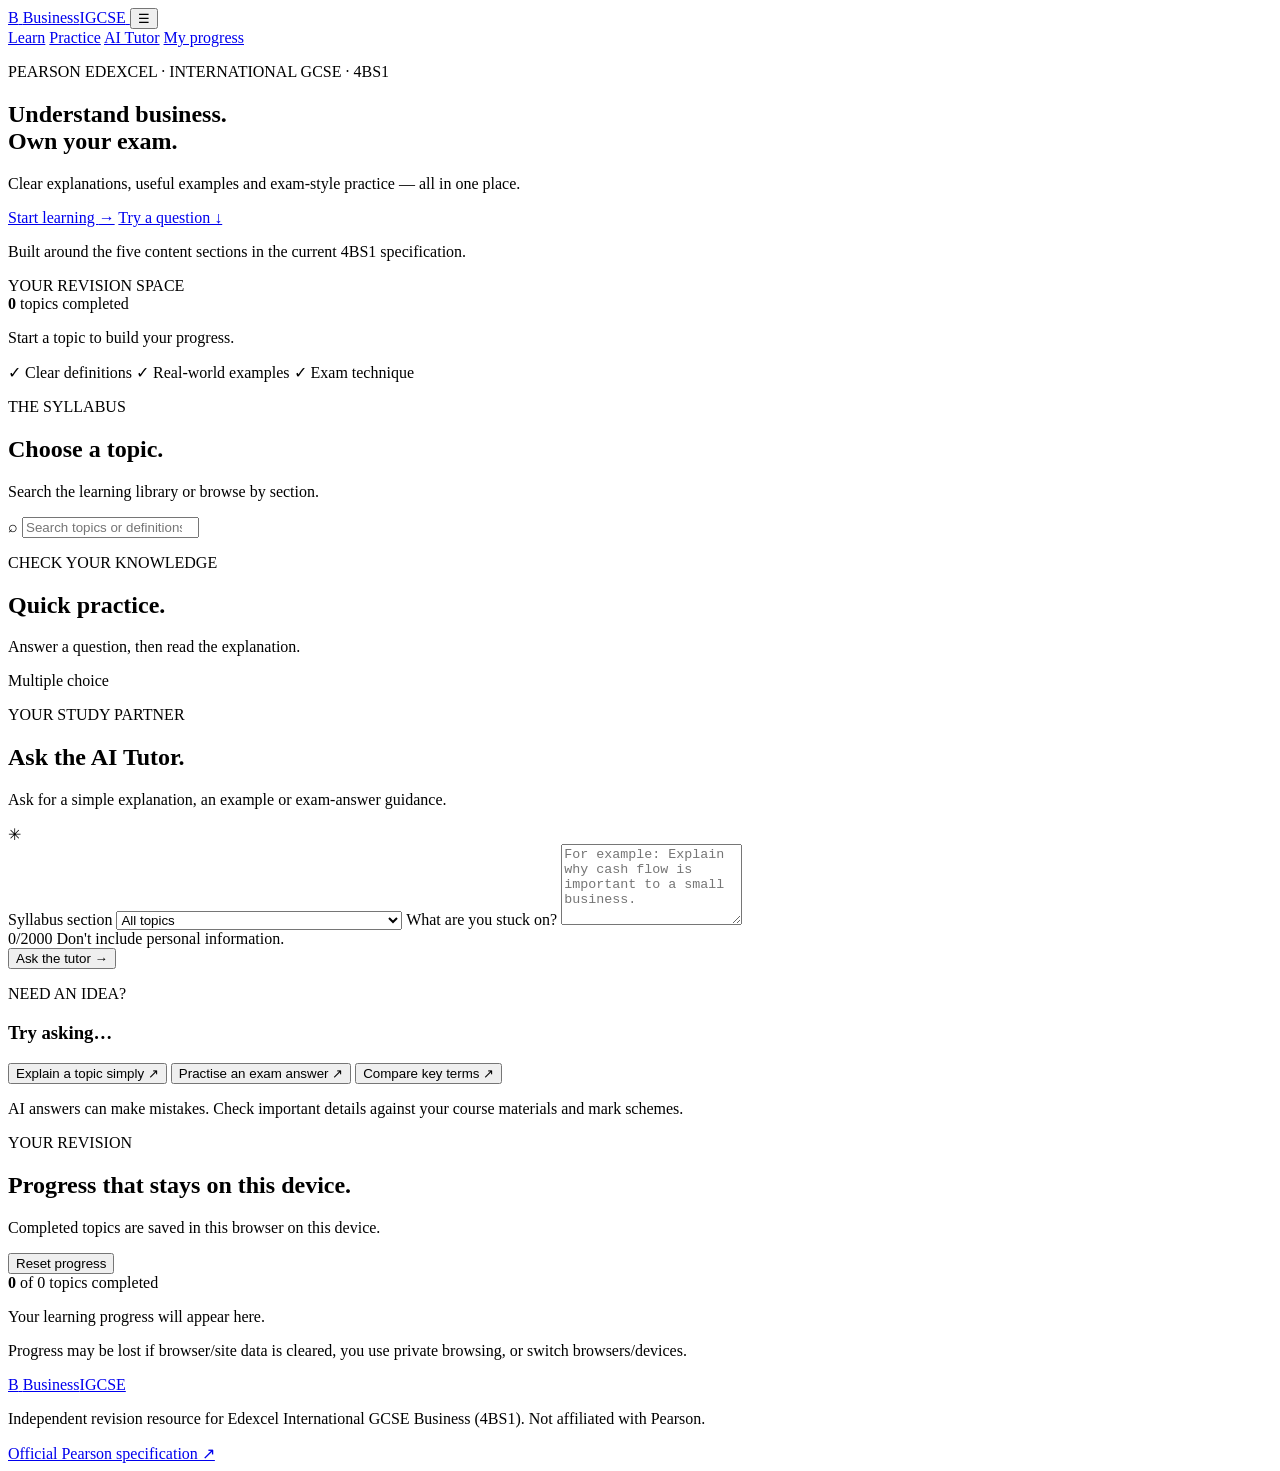
==== index.html @ f8d17493 "make index.html" ====
<!doctype html>
<html lang="en">
<head>
  <meta charset="UTF-8">
  <meta name="viewport" content="width=device-width, initial-scale=1">
  <meta name="theme-color" content="#102b46">
  <meta name="description" content="Revision notes, practice questions and an AI tutor for Edexcel International GCSE Business (4BS1).">
  <title>Business IGCSE — Learn, Practise, Improve</title>
  <link rel="stylesheet" href="styles.css">
</head>
<body>
  <header class="site-header">
    <a class="brand" href="#home" aria-label="Business IGCSE home">
      <span class="brand-mark">B</span>
      <span>Business<span class="brand-light">IGCSE</span></span>
    </a>
    <button class="menu-toggle" id="menuToggle" aria-label="Toggle navigation" aria-expanded="false">☰</button>
    <nav id="mainNav" aria-label="Main navigation">
      <a href="#learn">Learn</a>
      <a href="#practice">Practice</a>
      <a href="#tutor">AI Tutor</a>
      <a href="#progress">My progress</a>
    </nav>
  </header>

  <main id="home">
    <section class="hero">
      <div class="hero-copy">
        <p class="eyebrow">PEARSON EDEXCEL · INTERNATIONAL GCSE · 4BS1</p>
        <h1>Understand business.<br><span>Own your exam.</span></h1>
        <p class="hero-sub">Clear explanations, useful examples and exam-style practice — all in one place.</p>
        <div class="hero-actions">
          <a class="button button-light" href="#learn">Start learning <span>→</span></a>
          <a class="hero-link" href="#practice">Try a question ↓</a>
        </div>
        <p class="hero-note">Built around the five content sections in the current 4BS1 specification.</p>
      </div>
      <div class="hero-card">
        <div class="hero-card-top">
          <span>YOUR REVISION SPACE</span>
          <span class="live-dot"></span>
        </div>
        <div class="hero-stat">
          <strong id="heroCompleted">0</strong>
          <span>topics completed</span>
        </div>
        <div class="progress-track"><div id="heroProgressBar" class="progress-fill"></div></div>
        <p id="heroProgressText">Start a topic to build your progress.</p>
        <div class="mini-list">
          <span>✓ Clear definitions</span>
          <span>✓ Real-world examples</span>
          <span>✓ Exam technique</span>
        </div>
      </div>
    </section>

    <section class="section" id="learn">
      <div class="section-heading">
        <div>
          <p class="eyebrow">THE SYLLABUS</p>
          <h2>Choose a topic.</h2>
          <p class="muted">Search the learning library or browse by section.</p>
        </div>
        <label class="search-wrap">
          <span>⌕</span>
          <input id="searchInput" type="search" placeholder="Search topics or definitions…" aria-label="Search learning topics">
        </label>
      </div>
      <div id="sectionFilters" class="filter-row" aria-label="Filter by syllabus section"></div>
      <div id="topicGrid" class="topic-grid"></div>
      <p id="noResults" class="empty-state" hidden>No topics match that search. Try a different keyword.</p>
    </section>

    <section class="section practice-section" id="practice">
      <div class="section-heading">
        <div>
          <p class="eyebrow">CHECK YOUR KNOWLEDGE</p>
          <h2>Quick practice.</h2>
          <p class="muted">Answer a question, then read the explanation.</p>
        </div>
        <span class="pill">Multiple choice</span>
      </div>
      <div id="quizCard" class="quiz-card"></div>
    </section>

    <section class="section tutor-section" id="tutor">
      <div class="section-heading">
        <div>
          <p class="eyebrow">YOUR STUDY PARTNER</p>
          <h2>Ask the AI Tutor.</h2>
          <p class="muted">Ask for a simple explanation, an example or exam-answer guidance.</p>
        </div>
        <span class="tutor-icon">✳</span>
      </div>
      <div class="tutor-layout">
        <div class="tutor-panel">
          <label for="tutorTopic">Syllabus section</label>
          <select id="tutorTopic">
            <option>All topics</option>
            <option>Business activity and influences on business</option>
            <option>People in business</option>
            <option>Business finance</option>
            <option>Marketing</option>
            <option>Business operations</option>
          </select>
          <label for="tutorQuestion">What are you stuck on?</label>
          <textarea id="tutorQuestion" rows="5" maxlength="2000" placeholder="For example: Explain why cash flow is important to a small business."></textarea>
          <div class="textarea-footer">
            <span id="questionCount">0/2000</span>
            <span>Don't include personal information.</span>
          </div>
          <button class="button button-primary" id="askButton">Ask the tutor <span>→</span></button>
          <p id="tutorError" class="error" role="alert" hidden></p>
          <div id="tutorAnswer" class="tutor-answer" hidden aria-live="polite"></div>
        </div>
        <aside class="prompt-panel">
          <p class="eyebrow">NEED AN IDEA?</p>
          <h3>Try asking…</h3>
          <button class="prompt" data-prompt="Explain this topic in simple terms and give a business example.">Explain a topic simply <span>↗</span></button>
          <button class="prompt" data-prompt="Give me a 6-mark exam-style question on this topic, then explain how to structure a strong answer.">Practise an exam answer <span>↗</span></button>
          <button class="prompt" data-prompt="Explain the difference between revenue, costs and profit, with a worked example.">Compare key terms <span>↗</span></button>
          <p class="small-note">AI answers can make mistakes. Check important details against your course materials and mark schemes.</p>
        </aside>
      </div>
    </section>

    <section class="section progress-section" id="progress">
      <div class="section-heading">
        <div>
          <p class="eyebrow">YOUR REVISION</p>
          <h2>Progress that stays on this device.</h2>
          <p class="muted">Completed topics are saved in this browser on this device.</p>
        </div>
        <button id="resetProgress" class="button button-outline">Reset progress</button>
      </div>
      <div class="progress-summary">
        <div class="progress-number">
          <strong id="progressCount">0</strong>
          <span>of <span id="totalTopics">0</span> topics completed</span>
        </div>
        <div class="wide-progress">
          <div class="progress-track"><div id="mainProgressBar" class="progress-fill"></div></div>
          <p id="mainProgressText">Your learning progress will appear here.</p>
        </div>
      </div>
      <p class="small-note">Progress may be lost if browser/site data is cleared, you use private browsing, or switch browsers/devices.</p>
    </section>
  </main>

  <footer>
    <a class="brand footer-brand" href="#home">
      <span class="brand-mark">B</span>
      <span>Business<span class="brand-light">IGCSE</span></span>
    </a>
    <p>Independent revision resource for Edexcel International GCSE Business (4BS1). Not affiliated with Pearson.</p>
    <a href="https://qualifications.pearson.com/en/qualifications/edexcel-international-gcses/business-2017.html" target="_blank" rel="noreferrer">Official Pearson specification ↗</a>
  </footer>

  <dialog id="topicDialog" class="topic-dialog">
    <button class="dialog-close" id="closeDialog" aria-label="Close topic">×</button>
    <div id="dialogContent"></div>
  </dialog>

  <script src="content.js"></script>
  <script src="app.js"></script>
</body>
</html>
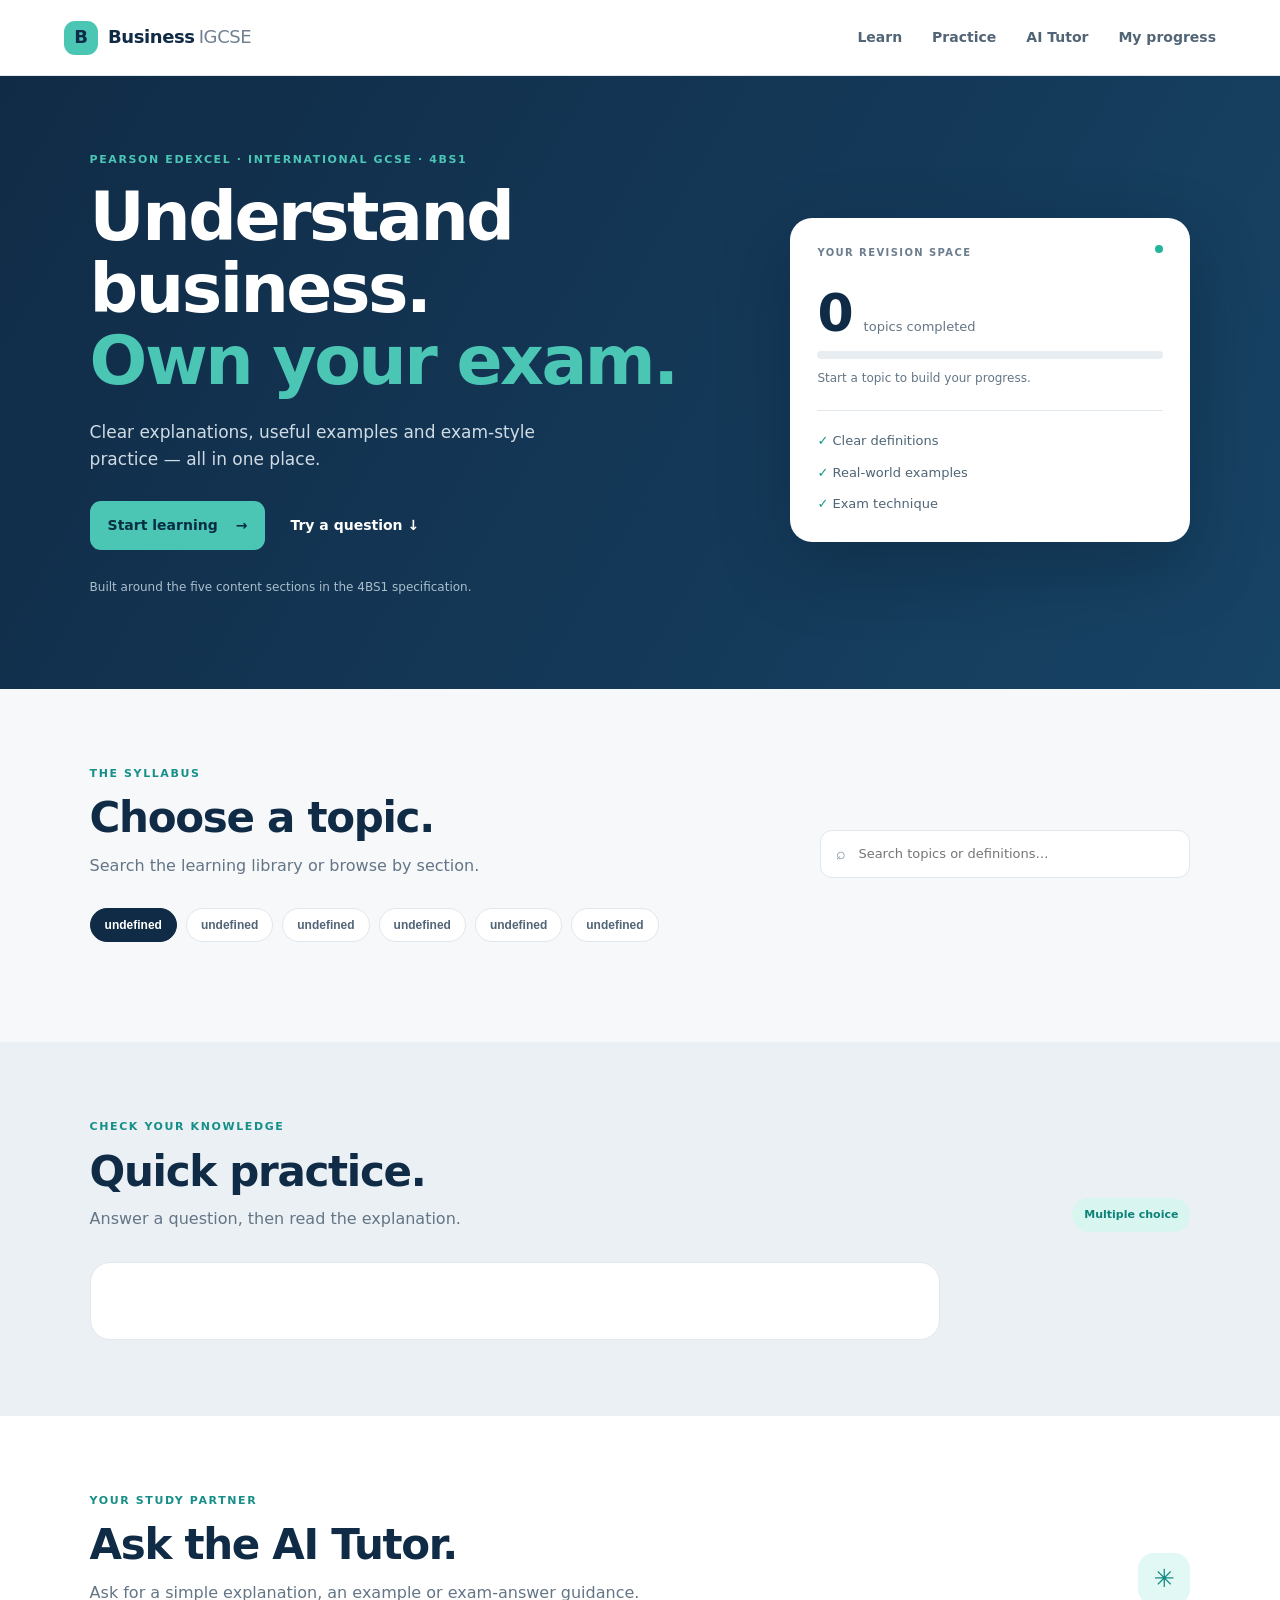
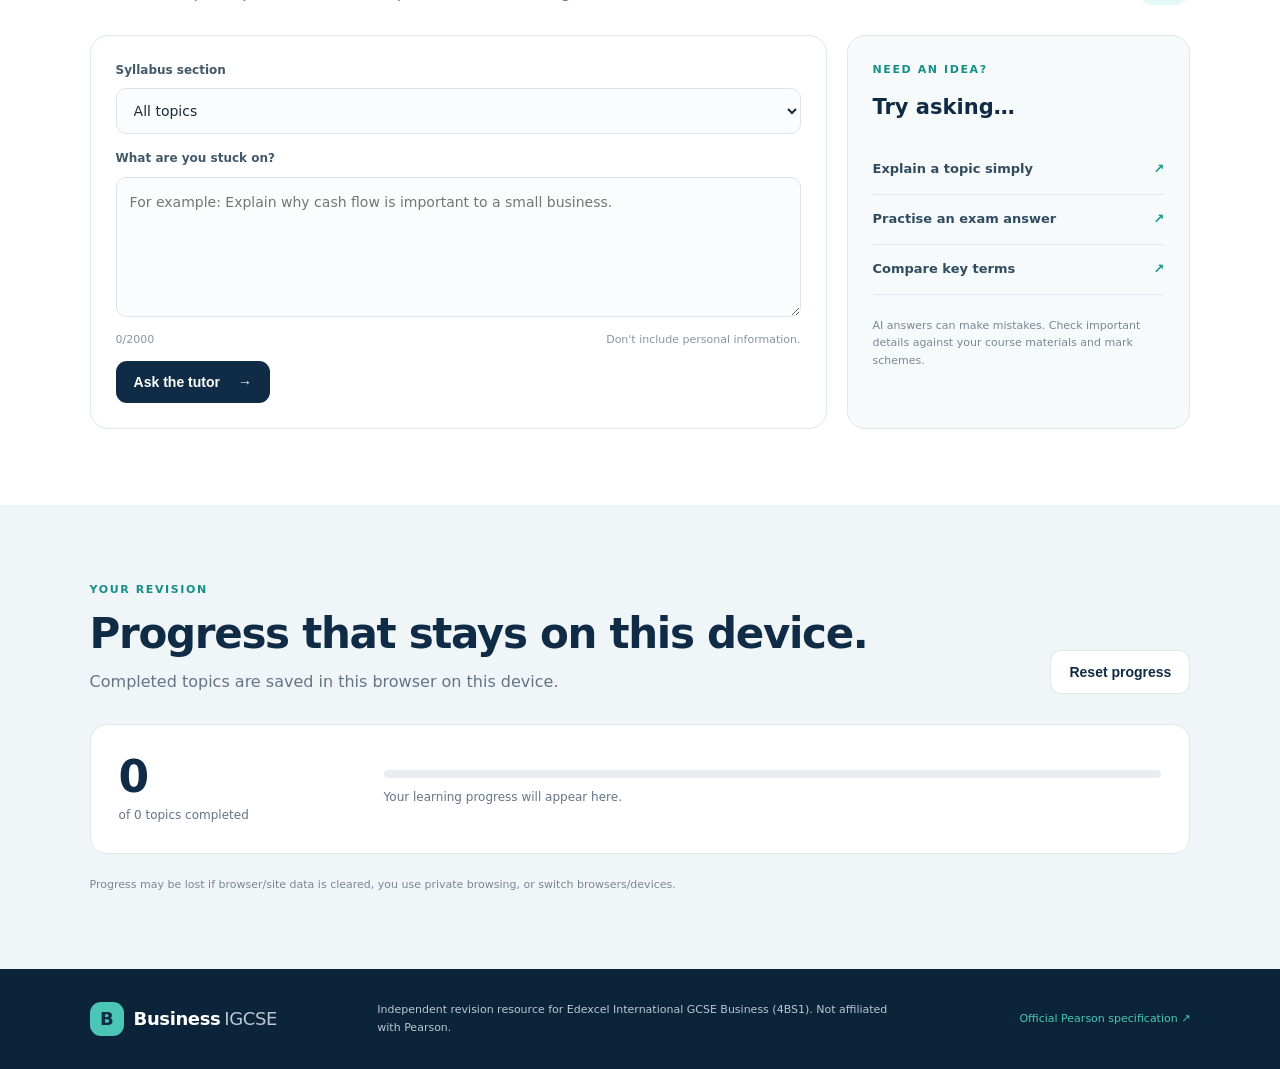
==== commit 96ea0e94: "Update index.html" ====
--- a/index.html
+++ b/index.html
@@ -15,7 +15,9 @@
       <span class="brand-mark">B</span>
       <span>Business<span class="brand-light">IGCSE</span></span>
     </a>
+
     <button class="menu-toggle" id="menuToggle" aria-label="Toggle navigation" aria-expanded="false">☰</button>
+
     <nav id="mainNav" aria-label="Main navigation">
       <a href="#learn">Learn</a>
       <a href="#practice">Practice</a>
@@ -30,23 +32,32 @@
         <p class="eyebrow">PEARSON EDEXCEL · INTERNATIONAL GCSE · 4BS1</p>
         <h1>Understand business.<br><span>Own your exam.</span></h1>
         <p class="hero-sub">Clear explanations, useful examples and exam-style practice — all in one place.</p>
+
         <div class="hero-actions">
           <a class="button button-light" href="#learn">Start learning <span>→</span></a>
           <a class="hero-link" href="#practice">Try a question ↓</a>
         </div>
-        <p class="hero-note">Built around the five content sections in the current 4BS1 specification.</p>
-      </div>
+
+        <p class="hero-note">Built around the five content sections in the 4BS1 specification.</p>
+      </div>
+
       <div class="hero-card">
         <div class="hero-card-top">
           <span>YOUR REVISION SPACE</span>
           <span class="live-dot"></span>
         </div>
+
         <div class="hero-stat">
           <strong id="heroCompleted">0</strong>
           <span>topics completed</span>
         </div>
-        <div class="progress-track"><div id="heroProgressBar" class="progress-fill"></div></div>
+
+        <div class="progress-track">
+          <div id="heroProgressBar" class="progress-fill"></div>
+        </div>
+
         <p id="heroProgressText">Start a topic to build your progress.</p>
+
         <div class="mini-list">
           <span>✓ Clear definitions</span>
           <span>✓ Real-world examples</span>
@@ -62,11 +73,18 @@
           <h2>Choose a topic.</h2>
           <p class="muted">Search the learning library or browse by section.</p>
         </div>
+
         <label class="search-wrap">
           <span>⌕</span>
-          <input id="searchInput" type="search" placeholder="Search topics or definitions…" aria-label="Search learning topics">
+          <input
+            id="searchInput"
+            type="search"
+            placeholder="Search topics or definitions…"
+            aria-label="Search learning topics"
+          >
         </label>
       </div>
+
       <div id="sectionFilters" class="filter-row" aria-label="Filter by syllabus section"></div>
       <div id="topicGrid" class="topic-grid"></div>
       <p id="noResults" class="empty-state" hidden>No topics match that search. Try a different keyword.</p>
@@ -81,6 +99,7 @@
         </div>
         <span class="pill">Multiple choice</span>
       </div>
+
       <div id="quizCard" class="quiz-card"></div>
     </section>
 
@@ -93,9 +112,11 @@
         </div>
         <span class="tutor-icon">✳</span>
       </div>
+
       <div class="tutor-layout">
         <div class="tutor-panel">
           <label for="tutorTopic">Syllabus section</label>
+
           <select id="tutorTopic">
             <option>All topics</option>
             <option>Business activity and influences on business</option>
@@ -104,22 +125,41 @@
             <option>Marketing</option>
             <option>Business operations</option>
           </select>
+
           <label for="tutorQuestion">What are you stuck on?</label>
-          <textarea id="tutorQuestion" rows="5" maxlength="2000" placeholder="For example: Explain why cash flow is important to a small business."></textarea>
+          <textarea
+            id="tutorQuestion"
+            rows="5"
+            maxlength="2000"
+            placeholder="For example: Explain why cash flow is important to a small business."
+          ></textarea>
+
           <div class="textarea-footer">
             <span id="questionCount">0/2000</span>
             <span>Don't include personal information.</span>
           </div>
+
           <button class="button button-primary" id="askButton">Ask the tutor <span>→</span></button>
           <p id="tutorError" class="error" role="alert" hidden></p>
           <div id="tutorAnswer" class="tutor-answer" hidden aria-live="polite"></div>
         </div>
+
         <aside class="prompt-panel">
           <p class="eyebrow">NEED AN IDEA?</p>
           <h3>Try asking…</h3>
-          <button class="prompt" data-prompt="Explain this topic in simple terms and give a business example.">Explain a topic simply <span>↗</span></button>
-          <button class="prompt" data-prompt="Give me a 6-mark exam-style question on this topic, then explain how to structure a strong answer.">Practise an exam answer <span>↗</span></button>
-          <button class="prompt" data-prompt="Explain the difference between revenue, costs and profit, with a worked example.">Compare key terms <span>↗</span></button>
+
+          <button class="prompt" data-prompt="Explain this topic in simple terms and give a business example.">
+            Explain a topic simply <span>↗</span>
+          </button>
+
+          <button class="prompt" data-prompt="Give me a 6-mark exam-style question on this topic, then explain how to structure a strong answer.">
+            Practise an exam answer <span>↗</span>
+          </button>
+
+          <button class="prompt" data-prompt="Explain the difference between revenue, costs and profit, with a worked example.">
+            Compare key terms <span>↗</span>
+          </button>
+
           <p class="small-note">AI answers can make mistakes. Check important details against your course materials and mark schemes.</p>
         </aside>
       </div>
@@ -132,18 +172,24 @@
           <h2>Progress that stays on this device.</h2>
           <p class="muted">Completed topics are saved in this browser on this device.</p>
         </div>
+
         <button id="resetProgress" class="button button-outline">Reset progress</button>
       </div>
+
       <div class="progress-summary">
         <div class="progress-number">
           <strong id="progressCount">0</strong>
           <span>of <span id="totalTopics">0</span> topics completed</span>
         </div>
+
         <div class="wide-progress">
-          <div class="progress-track"><div id="mainProgressBar" class="progress-fill"></div></div>
+          <div class="progress-track">
+            <div id="mainProgressBar" class="progress-fill"></div>
+          </div>
           <p id="mainProgressText">Your learning progress will appear here.</p>
         </div>
       </div>
+
       <p class="small-note">Progress may be lost if browser/site data is cleared, you use private browsing, or switch browsers/devices.</p>
     </section>
   </main>
@@ -153,8 +199,14 @@
       <span class="brand-mark">B</span>
       <span>Business<span class="brand-light">IGCSE</span></span>
     </a>
+
     <p>Independent revision resource for Edexcel International GCSE Business (4BS1). Not affiliated with Pearson.</p>
-    <a href="https://qualifications.pearson.com/en/qualifications/edexcel-international-gcses/business-2017.html" target="_blank" rel="noreferrer">Official Pearson specification ↗</a>
+
+    <a
+      href="https://qualifications.pearson.com/en/qualifications/edexcel-international-gcses/business-2017.html"
+      target="_blank"
+      rel="noopener noreferrer"
+    >Official Pearson specification ↗</a>
   </footer>
 
   <dialog id="topicDialog" class="topic-dialog">
@@ -162,7 +214,13 @@
     <div id="dialogContent"></div>
   </dialog>
 
+  <!-- Load every content file before the application. -->
   <script src="content.js"></script>
+  <script src="content2.js"></script>
+  <script src="content3.js"></script>
+  <script src="content4.js"></script>
+
+  <!-- The application must load last. -->
   <script src="app.js"></script>
 </body>
 </html>
--- a/styles.css
+++ b/styles.css
@@ -0,0 +1,906 @@
+
+:root {
+  --navy: #102b46;
+  --navy2: #173d5d;
+  --teal: #4bc6b5;
+  --paper: #f6f8fa;
+  --ink: #172b3c;
+  --muted: #647586;
+  --line: #e0e7ed;
+  --white: #fff;
+  --radius: 20px;
+}
+
+* {
+  box-sizing: border-box;
+}
+
+html {
+  scroll-behavior: smooth;
+  scroll-padding-top: 90px;
+}
+
+body {
+  margin: 0;
+  background: var(--paper);
+  color: var(--ink);
+  font-family: Inter, ui-sans-serif, system-ui, -apple-system,
+    BlinkMacSystemFont, "Segoe UI", sans-serif;
+  line-height: 1.6;
+}
+
+.site-header {
+  height: 76px;
+  padding: 0 max(5vw, 22px);
+  display: flex;
+  align-items: center;
+  justify-content: space-between;
+  background: #fff;
+  border-bottom: 1px solid var(--line);
+  position: sticky;
+  top: 0;
+  z-index: 10;
+}
+
+.brand {
+  display: flex;
+  align-items: center;
+  gap: 10px;
+  font-weight: 800;
+  font-size: 18px;
+  color: var(--navy);
+  text-decoration: none;
+  letter-spacing: -.4px;
+}
+
+.brand-mark {
+  display: grid;
+  place-items: center;
+  width: 34px;
+  height: 34px;
+  background: var(--teal);
+  color: var(--navy);
+  border-radius: 11px;
+  font-weight: 900;
+}
+
+.brand-light {
+  font-weight: 500;
+  color: #718091;
+  margin-left: 4px;
+}
+
+.site-header nav {
+  display: flex;
+  gap: 30px;
+}
+
+.site-header nav a,
+.hero-link {
+  font-size: 14px;
+  font-weight: 650;
+  text-decoration: none;
+  color: #526577;
+}
+
+.site-header nav a:hover,
+.hero-link:hover {
+  color: #087e78;
+}
+
+.menu-toggle {
+  display: none;
+  border: 0;
+  background: transparent;
+  font-size: 24px;
+}
+
+.hero {
+  background: linear-gradient(120deg, var(--navy), #174365);
+  color: white;
+  padding: 75px max(7vw, 24px) 80px;
+  display: grid;
+  grid-template-columns: minmax(0, 1.2fr) minmax(280px, .8fr);
+  gap: 8%;
+  align-items: center;
+  overflow: hidden;
+}
+
+.eyebrow {
+  font-size: 11px;
+  letter-spacing: 1.6px;
+  font-weight: 800;
+  color: #168f89;
+  margin: 0 0 12px;
+}
+
+.hero .eyebrow {
+  color: var(--teal);
+}
+
+h1, h2, h3, p {
+  margin-top: 0;
+}
+
+h1 {
+  font-size: clamp(40px, 5.6vw, 68px);
+  line-height: 1.06;
+  letter-spacing: -2.5px;
+  margin-bottom: 22px;
+}
+
+h1 span {
+  color: var(--teal);
+}
+
+.hero-sub {
+  font-size: 17px;
+  color: #d0dce5;
+  max-width: 510px;
+}
+
+.hero-actions {
+  display: flex;
+  align-items: center;
+  gap: 25px;
+  margin: 28px 0;
+}
+
+.button {
+  border: 0;
+  border-radius: 11px;
+  padding: 13px 18px;
+  font-weight: 750;
+  font-size: 14px;
+  display: inline-flex;
+  gap: 18px;
+  align-items: center;
+  justify-content: center;
+  cursor: pointer;
+  text-decoration: none;
+}
+
+.button-light {
+  background: var(--teal);
+  color: #092d43;
+}
+
+.button-primary {
+  background: var(--navy);
+  color: white;
+  margin-top: 12px;
+}
+
+.button-outline {
+  border: 1px solid var(--line);
+  background: white;
+  color: var(--navy);
+}
+
+.hero-link {
+  color: white;
+}
+
+.hero-note {
+  font-size: 12px;
+  color: #aabfcd;
+}
+
+.hero-card {
+  background: #fff;
+  color: var(--ink);
+  padding: 27px;
+  border-radius: 22px;
+  box-shadow: 0 25px 70px #061c2d55;
+  max-width: 400px;
+  width: 100%;
+  justify-self: end;
+}
+
+.hero-card-top {
+  display: flex;
+  justify-content: space-between;
+  font-size: 10px;
+  font-weight: 850;
+  letter-spacing: 1.4px;
+  color: #6c7e8e;
+}
+
+.live-dot {
+  width: 8px;
+  height: 8px;
+  background: #24b49d;
+  border-radius: 50%;
+}
+
+.hero-stat {
+  display: flex;
+  align-items: baseline;
+  gap: 10px;
+  margin: 26px 0 12px;
+}
+
+.hero-stat strong {
+  font-size: 52px;
+  line-height: 1;
+  color: var(--navy);
+}
+
+.hero-stat span {
+  font-size: 13px;
+  color: var(--muted);
+}
+
+.progress-track {
+  height: 8px;
+  border-radius: 9px;
+  background: #e7edf1;
+  overflow: hidden;
+}
+
+.progress-fill {
+  height: 100%;
+  width: 0;
+  background: var(--teal);
+  border-radius: 9px;
+  transition: width .25s;
+}
+
+.hero-card > p {
+  font-size: 12px;
+  color: var(--muted);
+  margin: 10px 0 22px;
+}
+
+.mini-list {
+  display: grid;
+  gap: 11px;
+  border-top: 1px solid var(--line);
+  padding-top: 20px;
+  font-size: 13px;
+  color: #4f6575;
+}
+
+.mini-list span:first-letter {
+  color: #159b88;
+}
+
+.section {
+  padding: 76px max(7vw, 24px);
+}
+
+.section-heading {
+  display: flex;
+  justify-content: space-between;
+  align-items: end;
+  gap: 25px;
+  margin-bottom: 30px;
+}
+
+.section h2 {
+  font-size: clamp(30px, 3.6vw, 42px);
+  letter-spacing: -1.3px;
+  line-height: 1.15;
+  margin-bottom: 10px;
+  color: var(--navy);
+}
+
+.muted {
+  color: var(--muted);
+  margin-bottom: 0;
+}
+
+.search-wrap {
+  display: flex;
+  align-items: center;
+  gap: 10px;
+  background: white;
+  border: 1px solid var(--line);
+  border-radius: 12px;
+  padding: 0 15px;
+  width: min(370px, 100%);
+  height: 48px;
+  color: #7d8b98;
+}
+
+.search-wrap input {
+  border: 0;
+  outline: 0;
+  width: 100%;
+  font: inherit;
+  font-size: 13px;
+  background: transparent;
+}
+
+.filter-row {
+  display: flex;
+  flex-wrap: wrap;
+  gap: 9px;
+  margin-bottom: 24px;
+}
+
+.filter-chip {
+  border: 1px solid var(--line);
+  background: white;
+  color: #526577;
+  border-radius: 999px;
+  padding: 9px 14px;
+  font-size: 12px;
+  font-weight: 700;
+  cursor: pointer;
+}
+
+.filter-chip.active {
+  background: var(--navy);
+  border-color: var(--navy);
+  color: white;
+}
+
+.topic-grid {
+  display: grid;
+  grid-template-columns: repeat(3, minmax(0, 1fr));
+  gap: 17px;
+}
+
+.topic-card {
+  background: white;
+  border: 1px solid var(--line);
+  border-radius: 17px;
+  padding: 22px;
+  display: flex;
+  flex-direction: column;
+  min-height: 220px;
+  transition: transform .18s, border-color .18s;
+}
+
+.topic-card:hover {
+  transform: translateY(-3px);
+  border-color: #9fded5;
+}
+
+.topic-card-top {
+  display: flex;
+  justify-content: space-between;
+  align-items: center;
+  margin-bottom: 17px;
+}
+
+.topic-number {
+  font-size: 11px;
+  font-weight: 850;
+  color: #148c85;
+  background: #e7f8f5;
+  padding: 6px 9px;
+  border-radius: 7px;
+}
+
+.done-mark {
+  font-size: 12px;
+  color: #148c85;
+  font-weight: 800;
+}
+
+.topic-card h3 {
+  font-size: 18px;
+  line-height: 1.3;
+  color: var(--navy);
+  margin-bottom: 9px;
+}
+
+.topic-card p {
+  font-size: 13px;
+  color: var(--muted);
+  margin-bottom: 20px;
+}
+
+.topic-card button {
+  margin-top: auto;
+  align-self: flex-start;
+  border: 0;
+  background: transparent;
+  padding: 0;
+  color: #087e78;
+  font-weight: 800;
+  font-size: 13px;
+  cursor: pointer;
+}
+
+.empty-state {
+  padding: 35px;
+  text-align: center;
+  color: var(--muted);
+}
+
+.practice-section {
+  background: #eaf0f4;
+}
+
+.pill {
+  font-size: 11px;
+  font-weight: 800;
+  color: #0d8279;
+  background: #d9f5ef;
+  padding: 8px 12px;
+  border-radius: 30px;
+}
+
+.quiz-card {
+  background: white;
+  border: 1px solid var(--line);
+  border-radius: 20px;
+  padding: clamp(22px, 4vw, 38px);
+  max-width: 850px;
+}
+
+.quiz-meta {
+  font-size: 11px;
+  color: #118980;
+  font-weight: 850;
+  letter-spacing: 1px;
+}
+
+.quiz-card h3 {
+  font-size: 22px;
+  line-height: 1.4;
+  color: var(--navy);
+  margin: 13px 0 22px;
+}
+
+.answer-list {
+  display: grid;
+  gap: 10px;
+}
+
+.answer-option {
+  display: flex;
+  align-items: center;
+  text-align: left;
+  gap: 13px;
+  border: 1px solid var(--line);
+  background: white;
+  border-radius: 11px;
+  padding: 14px;
+  cursor: pointer;
+  color: var(--ink);
+  font: inherit;
+  font-size: 14px;
+}
+
+.answer-option:hover:not(:disabled) {
+  border-color: #78cfc2;
+}
+
+.answer-option:disabled {
+  cursor: default;
+}
+
+.option-letter {
+  display: grid;
+  place-items: center;
+  flex: 0 0 28px;
+  height: 28px;
+  border-radius: 8px;
+  background: #eff3f6;
+  font-size: 12px;
+  font-weight: 800;
+}
+
+.answer-option.correct {
+  border-color: #36b49c;
+  background: #effbf8;
+}
+
+.answer-option.incorrect {
+  border-color: #e18b8b;
+  background: #fff5f5;
+}
+
+.quiz-feedback {
+  margin-top: 17px;
+  border-radius: 10px;
+  background: #f1f7f8;
+  padding: 15px;
+  font-size: 13px;
+}
+
+.quiz-controls {
+  display: flex;
+  justify-content: space-between;
+  align-items: center;
+  gap: 15px;
+  margin-top: 20px;
+}
+
+.quiz-controls button {
+  border: 0;
+  border-radius: 9px;
+  padding: 11px 16px;
+  background: var(--navy);
+  color: white;
+  font-weight: 750;
+  cursor: pointer;
+}
+
+.quiz-controls button:disabled {
+  opacity: .35;
+  cursor: default;
+}
+
+.tutor-section {
+  background: white;
+}
+
+.tutor-icon {
+  display: grid;
+  place-items: center;
+  width: 52px;
+  height: 52px;
+  border-radius: 16px;
+  background: #e1f8f4;
+  color: #0e887e;
+  font-size: 25px;
+}
+
+.tutor-layout {
+  display: grid;
+  grid-template-columns: minmax(0, 1.5fr) minmax(250px, .7fr);
+  gap: 20px;
+}
+
+.tutor-panel,
+.prompt-panel {
+  border: 1px solid var(--line);
+  border-radius: 18px;
+  padding: 25px;
+  background: #fff;
+}
+
+.tutor-panel label {
+  display: block;
+  font-size: 12px;
+  font-weight: 800;
+  color: #42596a;
+  margin: 15px 0 8px;
+}
+
+.tutor-panel label:first-child {
+  margin-top: 0;
+}
+
+.tutor-panel select,
+.tutor-panel textarea {
+  width: 100%;
+  font: inherit;
+  font-size: 14px;
+  padding: 13px;
+  border: 1px solid #dce5eb;
+  border-radius: 10px;
+  background: #fbfcfd;
+  color: var(--ink);
+  outline-color: #58c9b8;
+}
+
+.tutor-panel textarea {
+  resize: vertical;
+}
+
+.textarea-footer {
+  display: flex;
+  justify-content: space-between;
+  gap: 10px;
+  color: #8795a0;
+  font-size: 11px;
+  margin-top: 7px;
+}
+
+.tutor-answer {
+  white-space: pre-wrap;
+  border-top: 1px solid var(--line);
+  margin-top: 22px;
+  padding-top: 20px;
+  font-size: 14px;
+  line-height: 1.75;
+}
+
+.error {
+  color: #b42318;
+  font-size: 13px;
+  margin: 12px 0 0;
+}
+
+.prompt-panel {
+  background: #f7fafb;
+}
+
+.prompt-panel h3 {
+  font-size: 21px;
+  color: var(--navy);
+}
+
+.prompt {
+  width: 100%;
+  display: flex;
+  justify-content: space-between;
+  text-align: left;
+  padding: 14px 0;
+  background: transparent;
+  border: 0;
+  border-bottom: 1px solid var(--line);
+  font: inherit;
+  font-size: 13px;
+  font-weight: 700;
+  color: #304c60;
+  cursor: pointer;
+}
+
+.prompt span {
+  color: #15988d;
+}
+
+.small-note {
+  font-size: 11px;
+  color: #788894;
+  line-height: 1.6;
+  margin: 22px 0 0;
+}
+
+.progress-section {
+  background: #f0f5f7;
+}
+
+.progress-summary {
+  display: grid;
+  grid-template-columns: 230px 1fr;
+  gap: 35px;
+  align-items: center;
+  background: white;
+  border: 1px solid var(--line);
+  border-radius: 17px;
+  padding: 28px;
+}
+
+.progress-number {
+  display: grid;
+  gap: 4px;
+}
+
+.progress-number strong {
+  font-size: 44px;
+  color: var(--navy);
+  line-height: 1.1;
+}
+
+.progress-number span {
+  font-size: 12px;
+  color: var(--muted);
+}
+
+.wide-progress p {
+  font-size: 12px;
+  color: var(--muted);
+  margin: 10px 0 0;
+}
+
+footer {
+  background: #0c2439;
+  color: #b7c7d3;
+  padding: 32px max(7vw, 24px);
+  display: grid;
+  grid-template-columns: 1fr 2fr 1fr;
+  align-items: center;
+  gap: 25px;
+  font-size: 11px;
+}
+
+footer p {
+  margin: 0;
+}
+
+footer > a:last-child {
+  color: var(--teal);
+  text-align: right;
+  text-decoration: none;
+}
+
+.footer-brand {
+  color: white;
+}
+
+.footer-brand .brand-light {
+  color: #b7c7d3;
+}
+
+.topic-dialog {
+  border: 0;
+  border-radius: 20px;
+  padding: 32px;
+  width: min(700px, calc(100% - 28px));
+  max-height: 85vh;
+  overflow: auto;
+  color: var(--ink);
+  box-shadow: 0 25px 90px #061c2d55;
+}
+
+.topic-dialog::backdrop {
+  background: #091d2c99;
+  backdrop-filter: blur(3px);
+}
+
+.dialog-close {
+  float: right;
+  border: 0;
+  background: #edf3f6;
+  border-radius: 50%;
+  width: 34px;
+  height: 34px;
+  font-size: 22px;
+  cursor: pointer;
+}
+
+.topic-dialog h2 {
+  color: var(--navy);
+  font-size: 29px;
+  line-height: 1.2;
+}
+
+.topic-dialog h3 {
+  color: var(--navy);
+  margin-top: 25px;
+}
+
+.topic-dialog p,
+.topic-dialog li {
+  font-size: 14px;
+  color: #465d6e;
+}
+
+.definition-box {
+  background: #eaf8f5;
+  border-left: 4px solid var(--teal);
+  padding: 16px;
+  border-radius: 8px;
+  margin: 18px 0;
+}
+
+.exam-tip {
+  background: #f2f5f8;
+  padding: 16px;
+  border-radius: 10px;
+  margin-top: 18px;
+  font-size: 13px;
+}
+
+.mark-done {
+  margin-top: 22px;
+  border: 0;
+  background: var(--navy);
+  color: white;
+  padding: 13px 17px;
+  border-radius: 10px;
+  font-weight: 800;
+  cursor: pointer;
+}
+
+@media (max-width: 850px) {
+  .hero {
+    grid-template-columns: 1fr;
+    gap: 35px;
+    padding-top: 55px;
+  }
+
+  .hero-card {
+    justify-self: start;
+    max-width: 520px;
+  }
+
+  .topic-grid {
+    grid-template-columns: repeat(2, minmax(0, 1fr));
+  }
+
+  .tutor-layout {
+    grid-template-columns: 1fr;
+  }
+
+  .section-heading {
+    align-items: flex-start;
+    flex-direction: column;
+  }
+
+  .search-wrap {
+    width: 100%;
+  }
+
+  footer {
+    grid-template-columns: 1fr 1fr;
+  }
+
+  footer p {
+    grid-column: 1 / -1;
+    grid-row: 2;
+  }
+
+  footer > a:last-child {
+    text-align: right;
+  }
+}
+
+@media (max-width: 560px) {
+  .site-header {
+    height: 66px;
+  }
+
+  .menu-toggle {
+    display: block;
+    color: var(--navy);
+    cursor: pointer;
+  }
+
+  .site-header nav {
+    display: none;
+    position: absolute;
+    top: 65px;
+    left: 0;
+    right: 0;
+    padding: 20px 24px;
+    background: white;
+    border-bottom: 1px solid var(--line);
+    flex-direction: column;
+    gap: 18px;
+  }
+
+  .site-header nav.open {
+    display: flex;
+  }
+
+  .hero {
+    padding: 48px 24px;
+  }
+
+  h1 {
+    font-size: 43px;
+    letter-spacing: -1.8px;
+  }
+
+  .hero-actions {
+    align-items: flex-start;
+    flex-direction: column;
+    gap: 18px;
+  }
+
+  .section {
+    padding: 55px 20px;
+  }
+
+  .topic-grid {
+    grid-template-columns: 1fr;
+  }
+
+  .progress-summary {
+    grid-template-columns: 1fr;
+    gap: 20px;
+    padding: 22px;
+  }
+
+  .quiz-controls {
+    align-items: flex-start;
+    flex-direction: column;
+  }
+
+  .topic-dialog {
+    padding: 24px;
+  }
+
+  footer {
+    grid-template-columns: 1fr;
+    gap: 18px;
+  }
+
+  footer p {
+    grid-column: auto;
+    grid-row: auto;
+  }
+
+  footer > a:last-child {
+    text-align: left;
+  }
+}
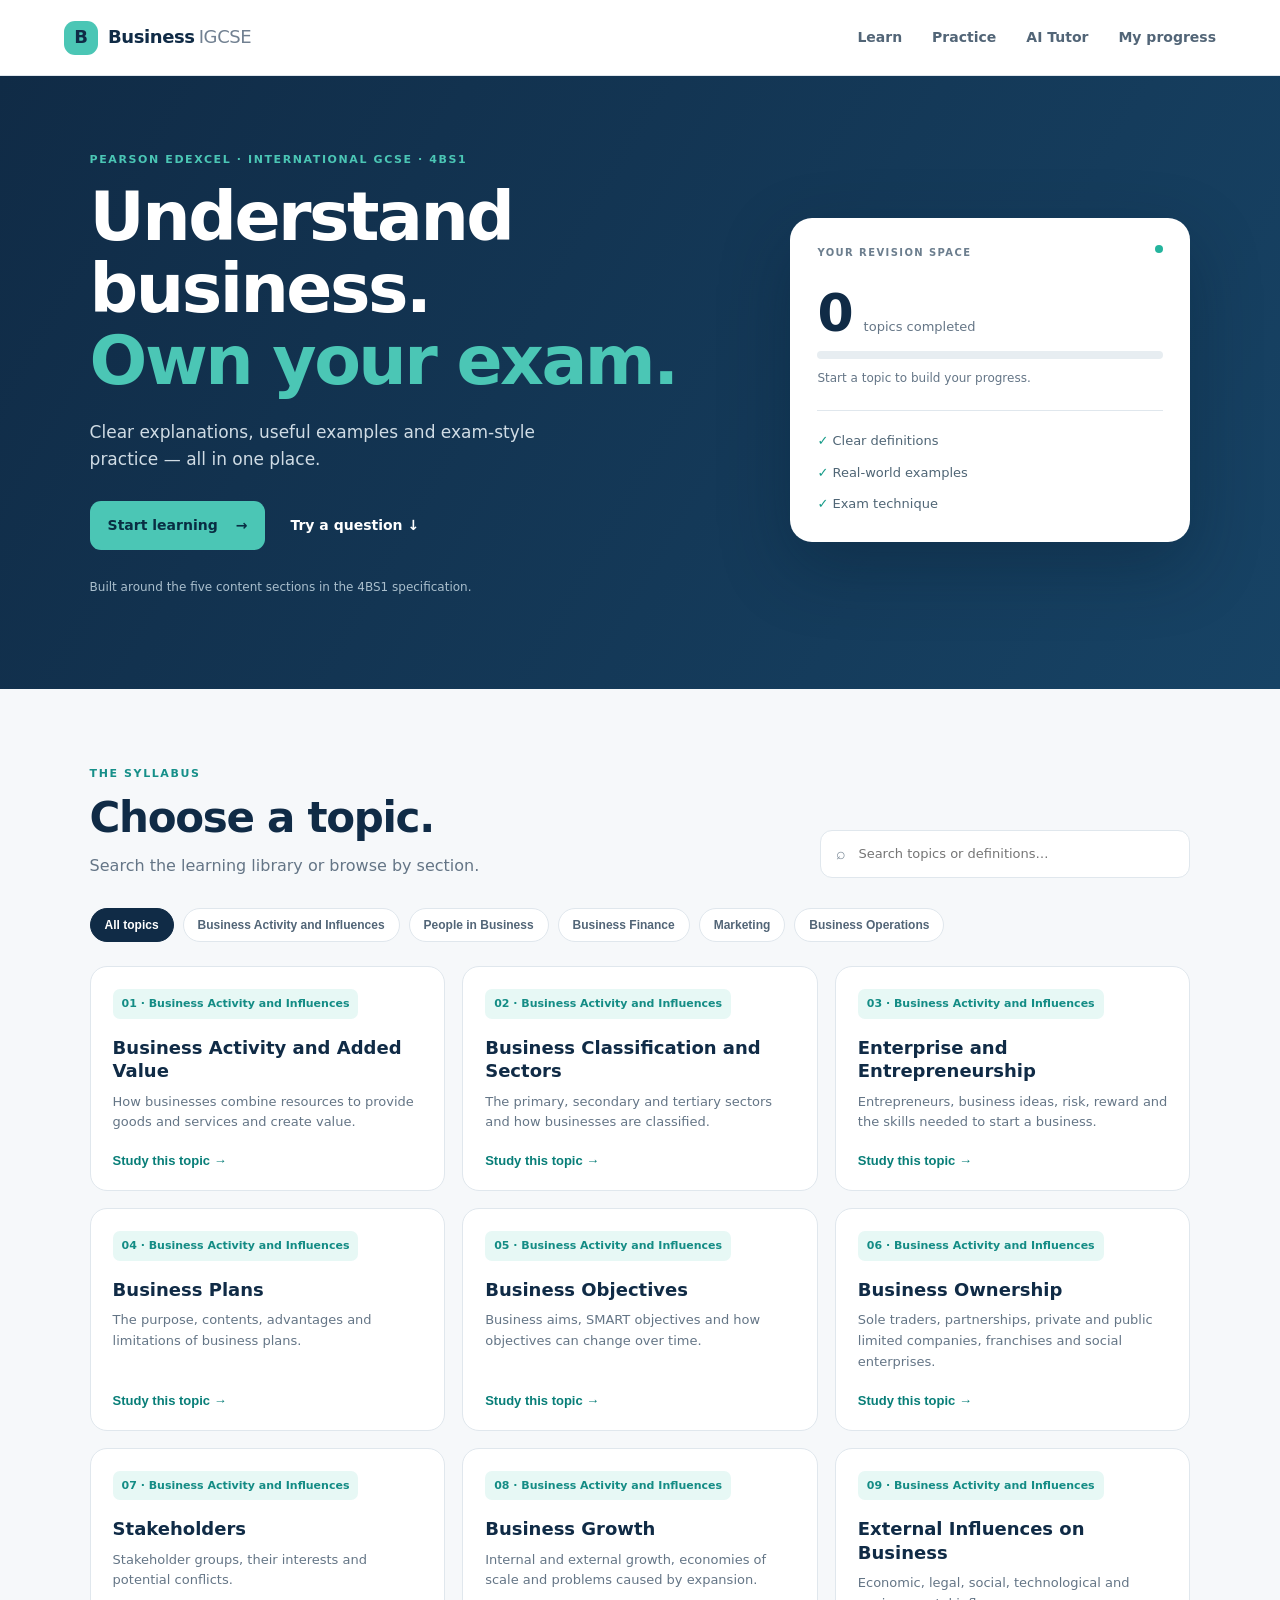
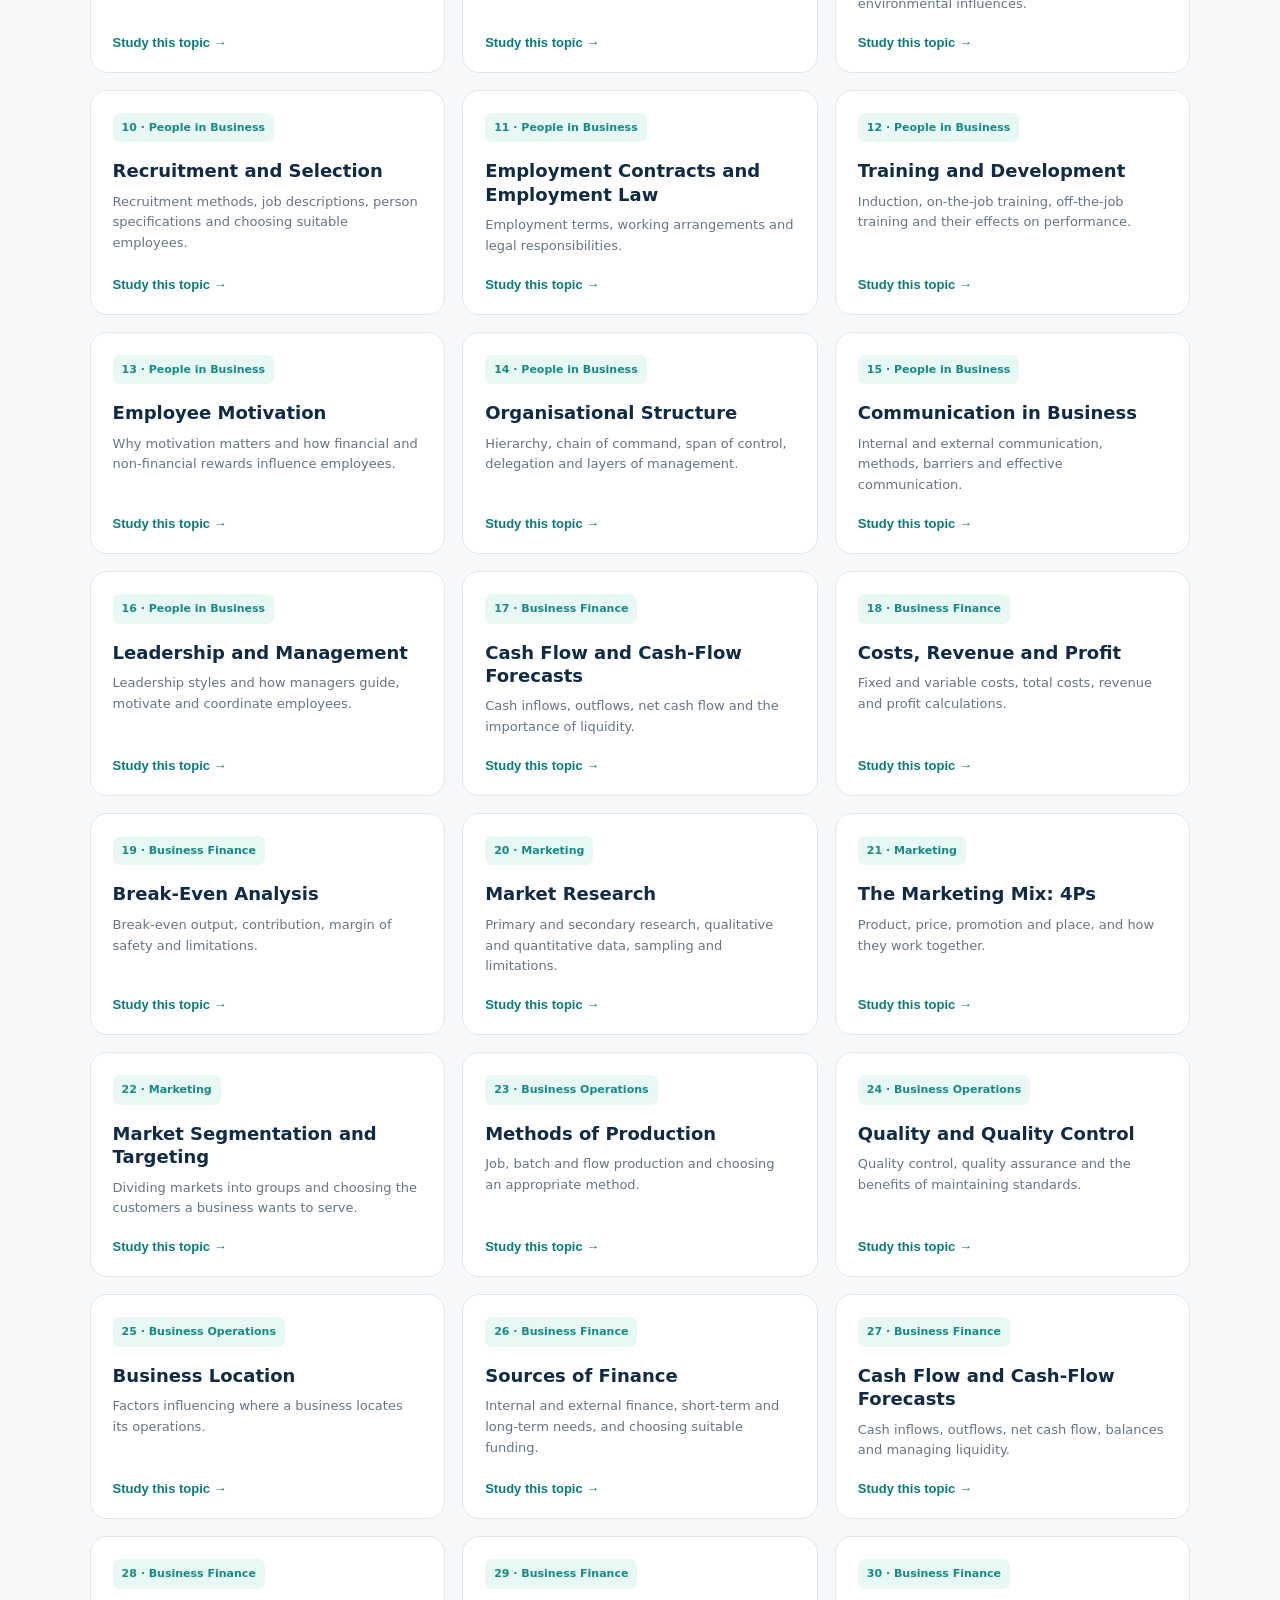
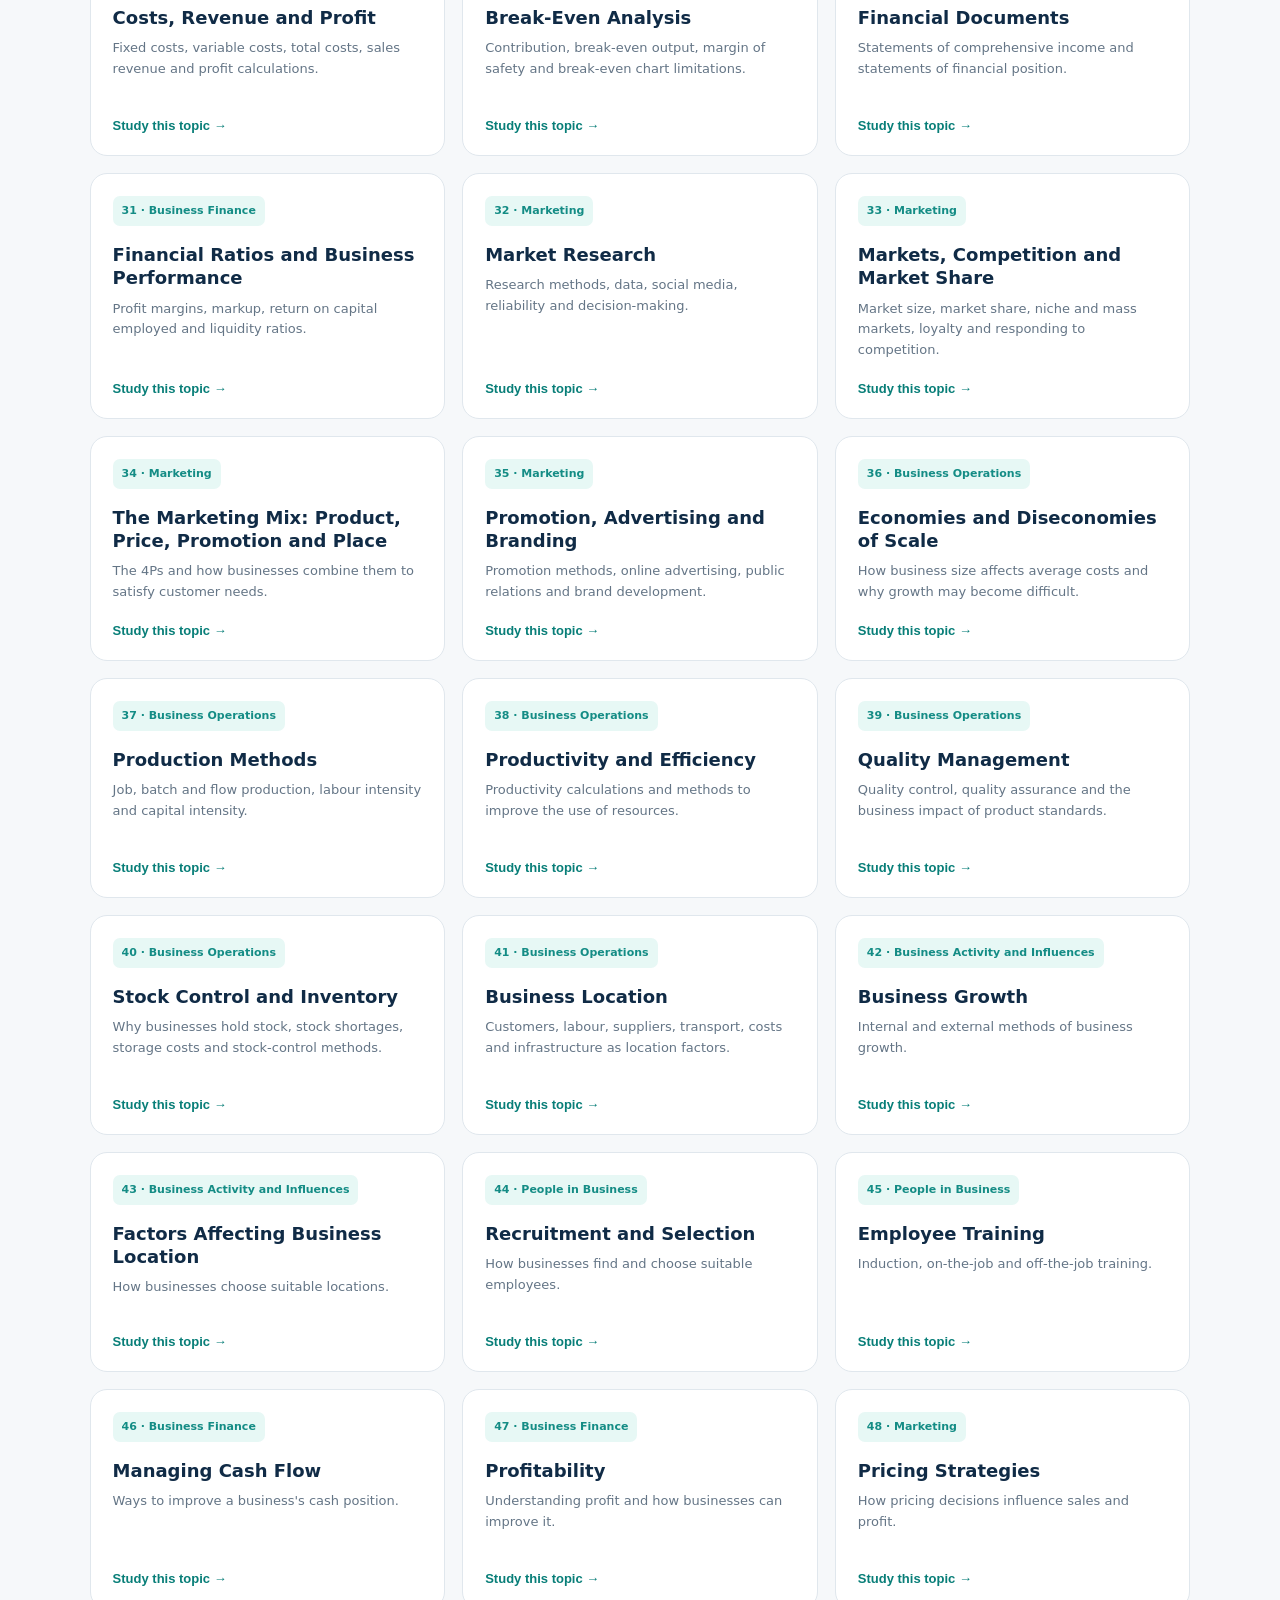
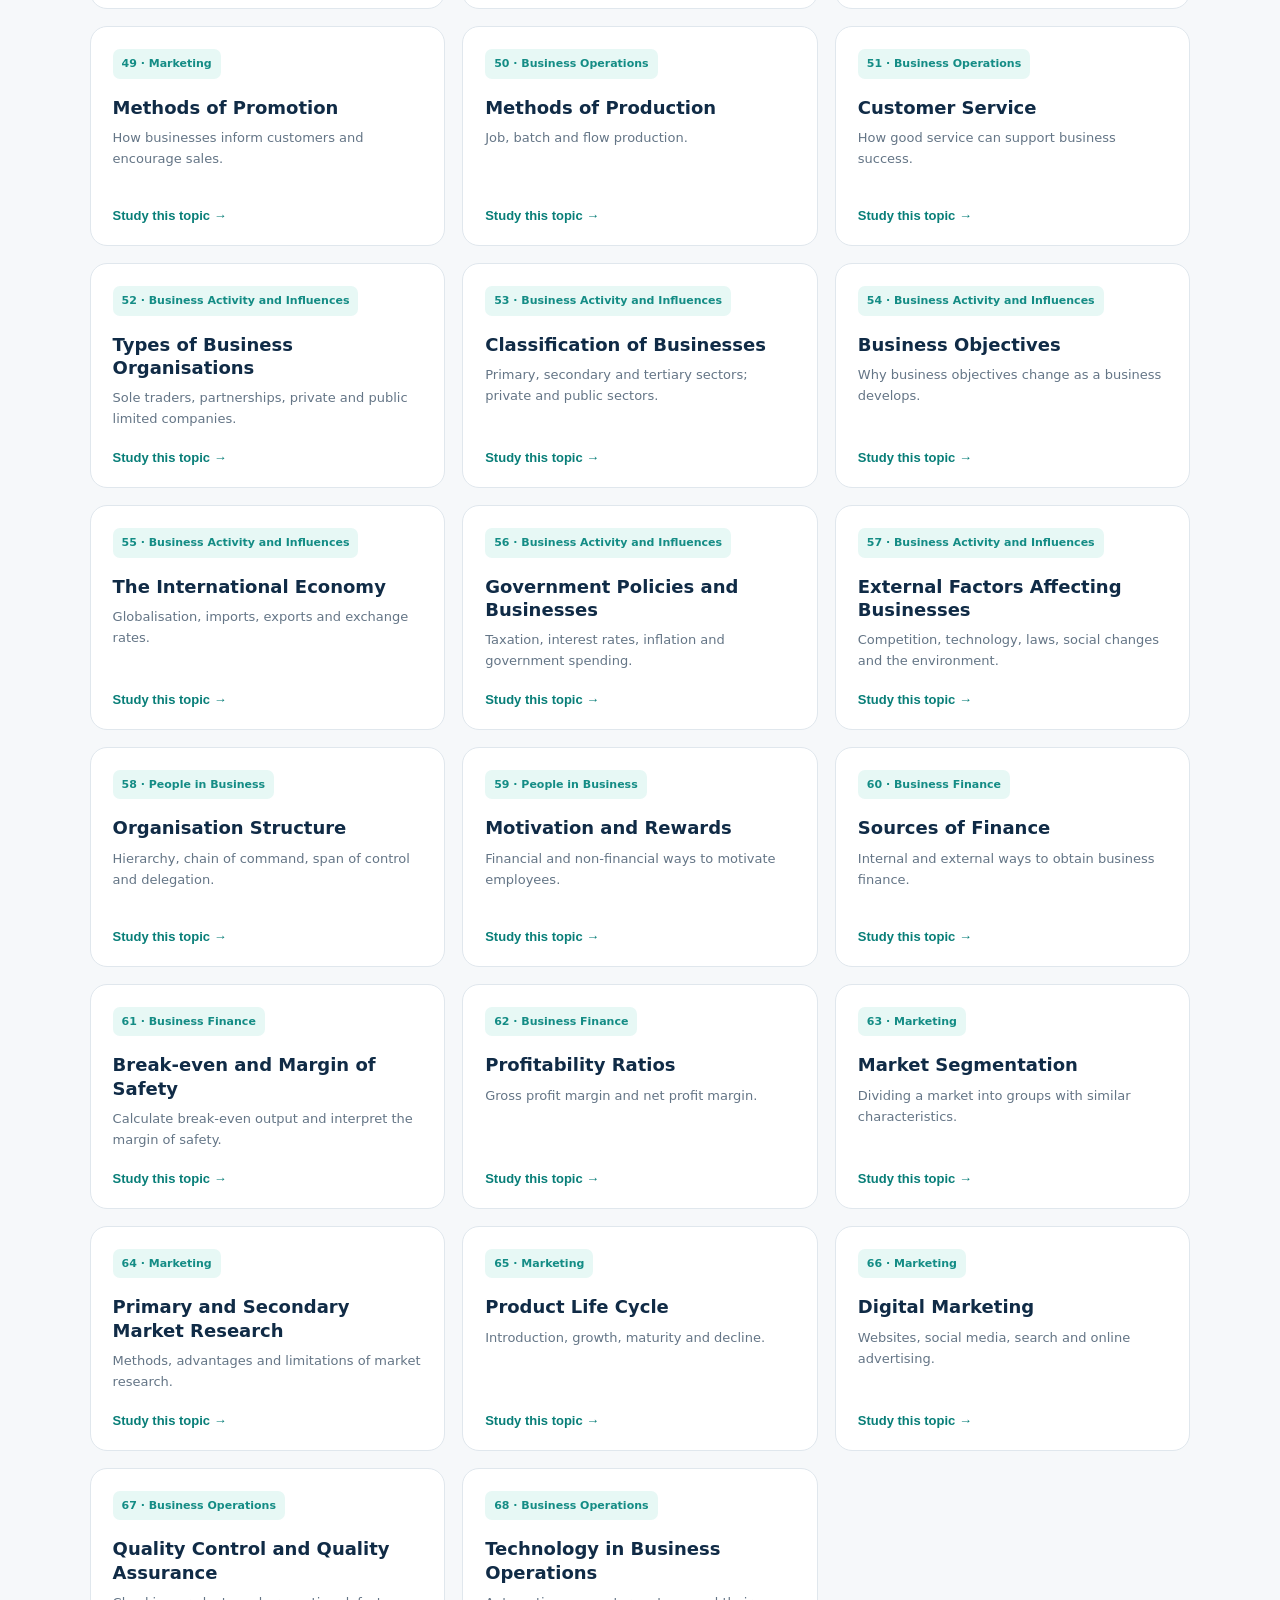
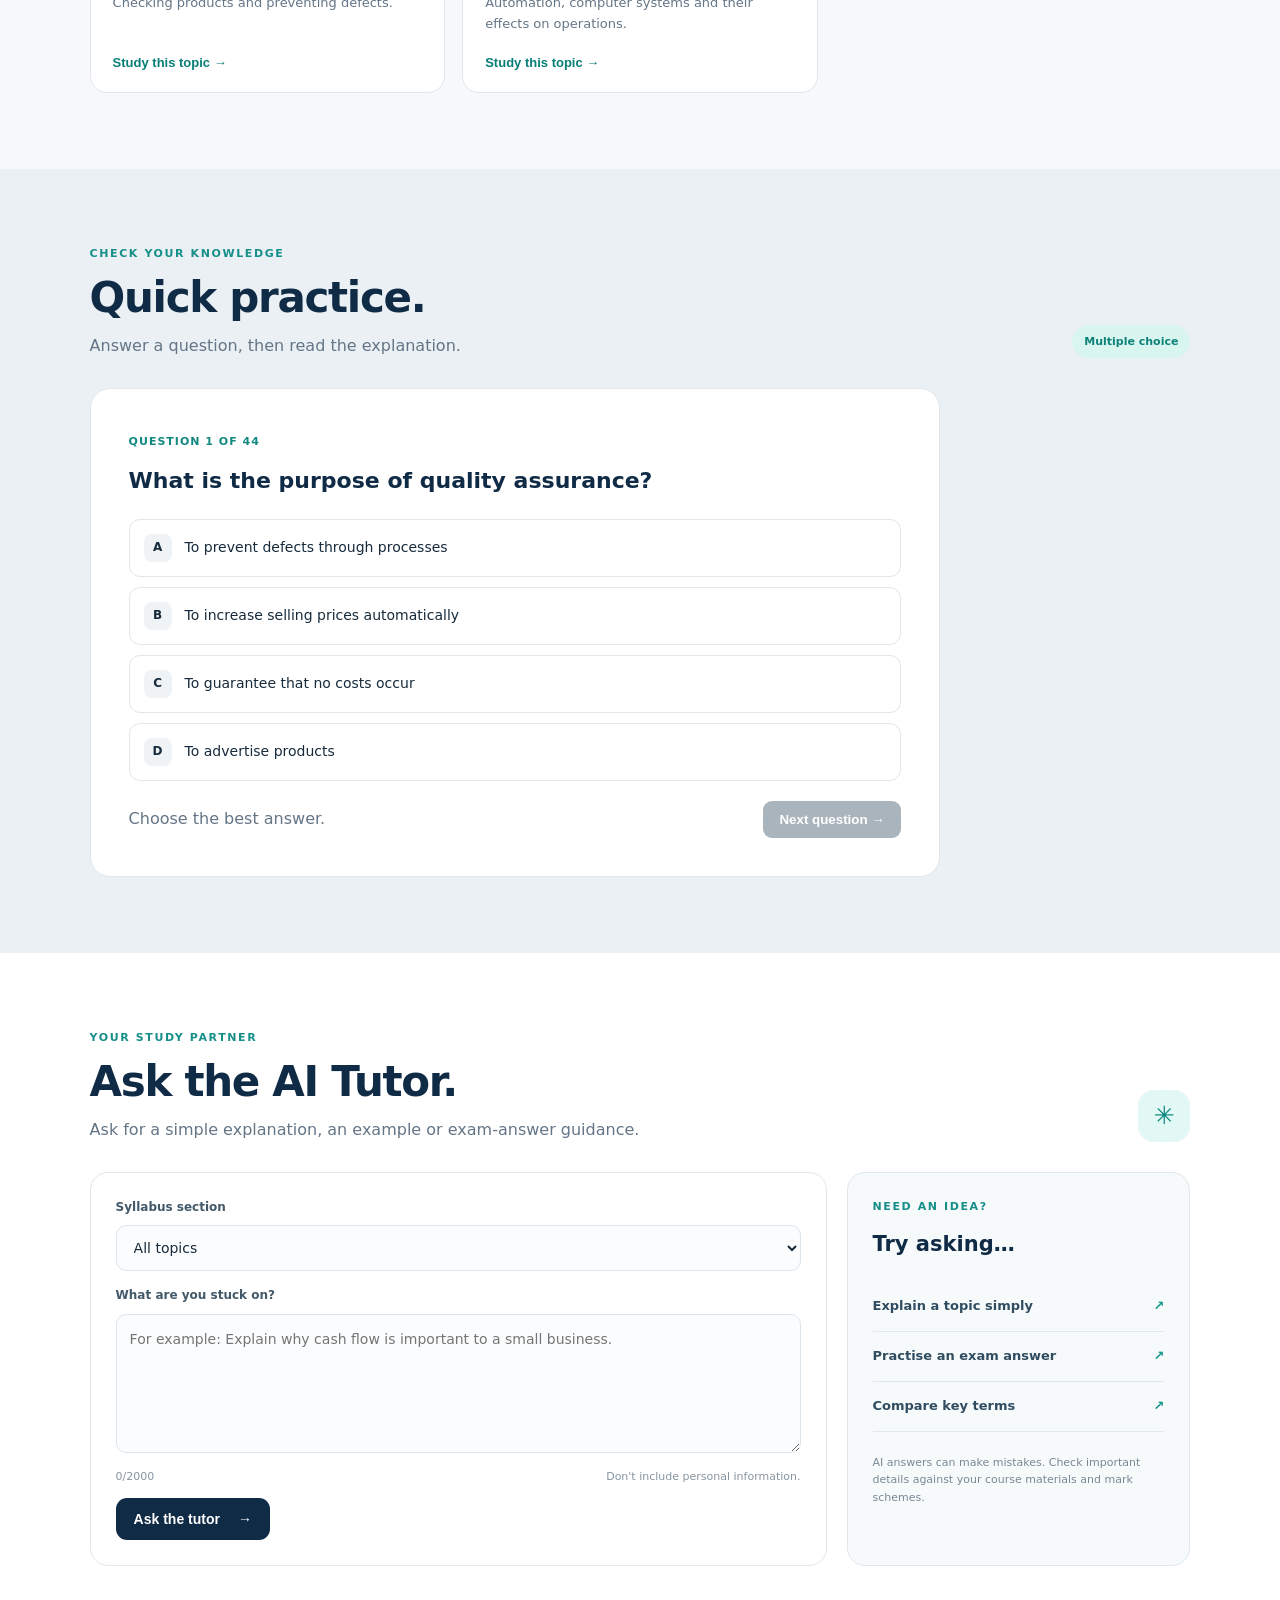
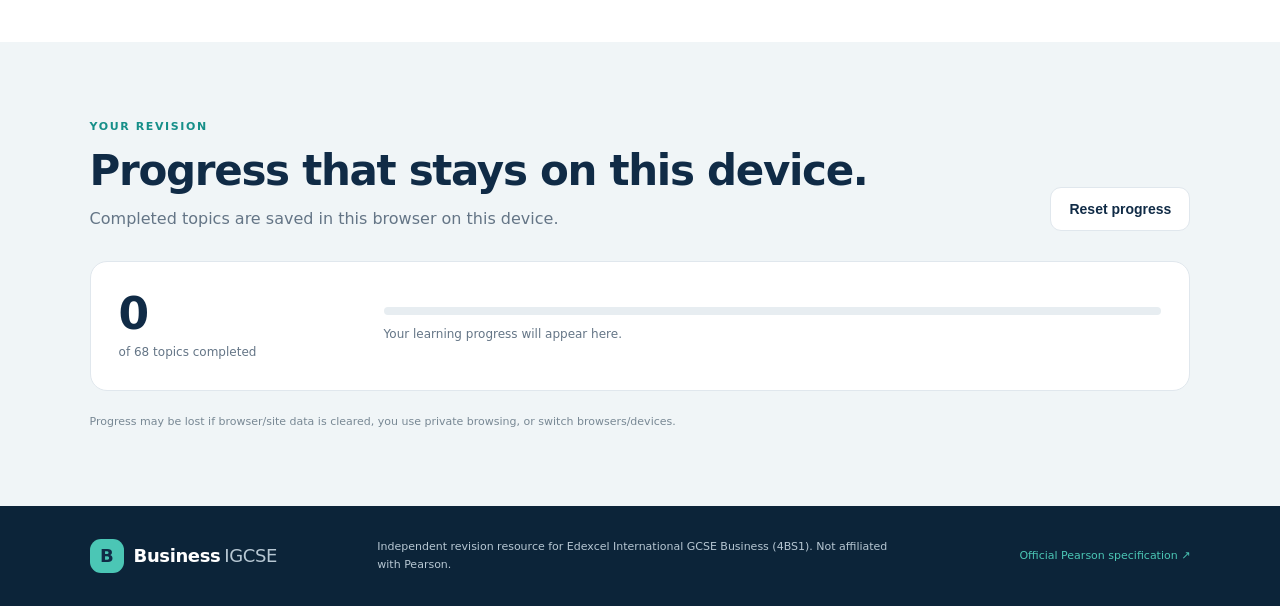
==== commit 300256ef: "Update index.html" ====
--- a/index.html
+++ b/index.html
@@ -221,6 +221,7 @@
   <script src="content4.js"></script>
 
   <!-- The application must load last. -->
-  <script src="app.js"></script>
+  <script type="module" src="local-ai.js"></script>
+<script src="app.js"></script>
 </body>
 </html>
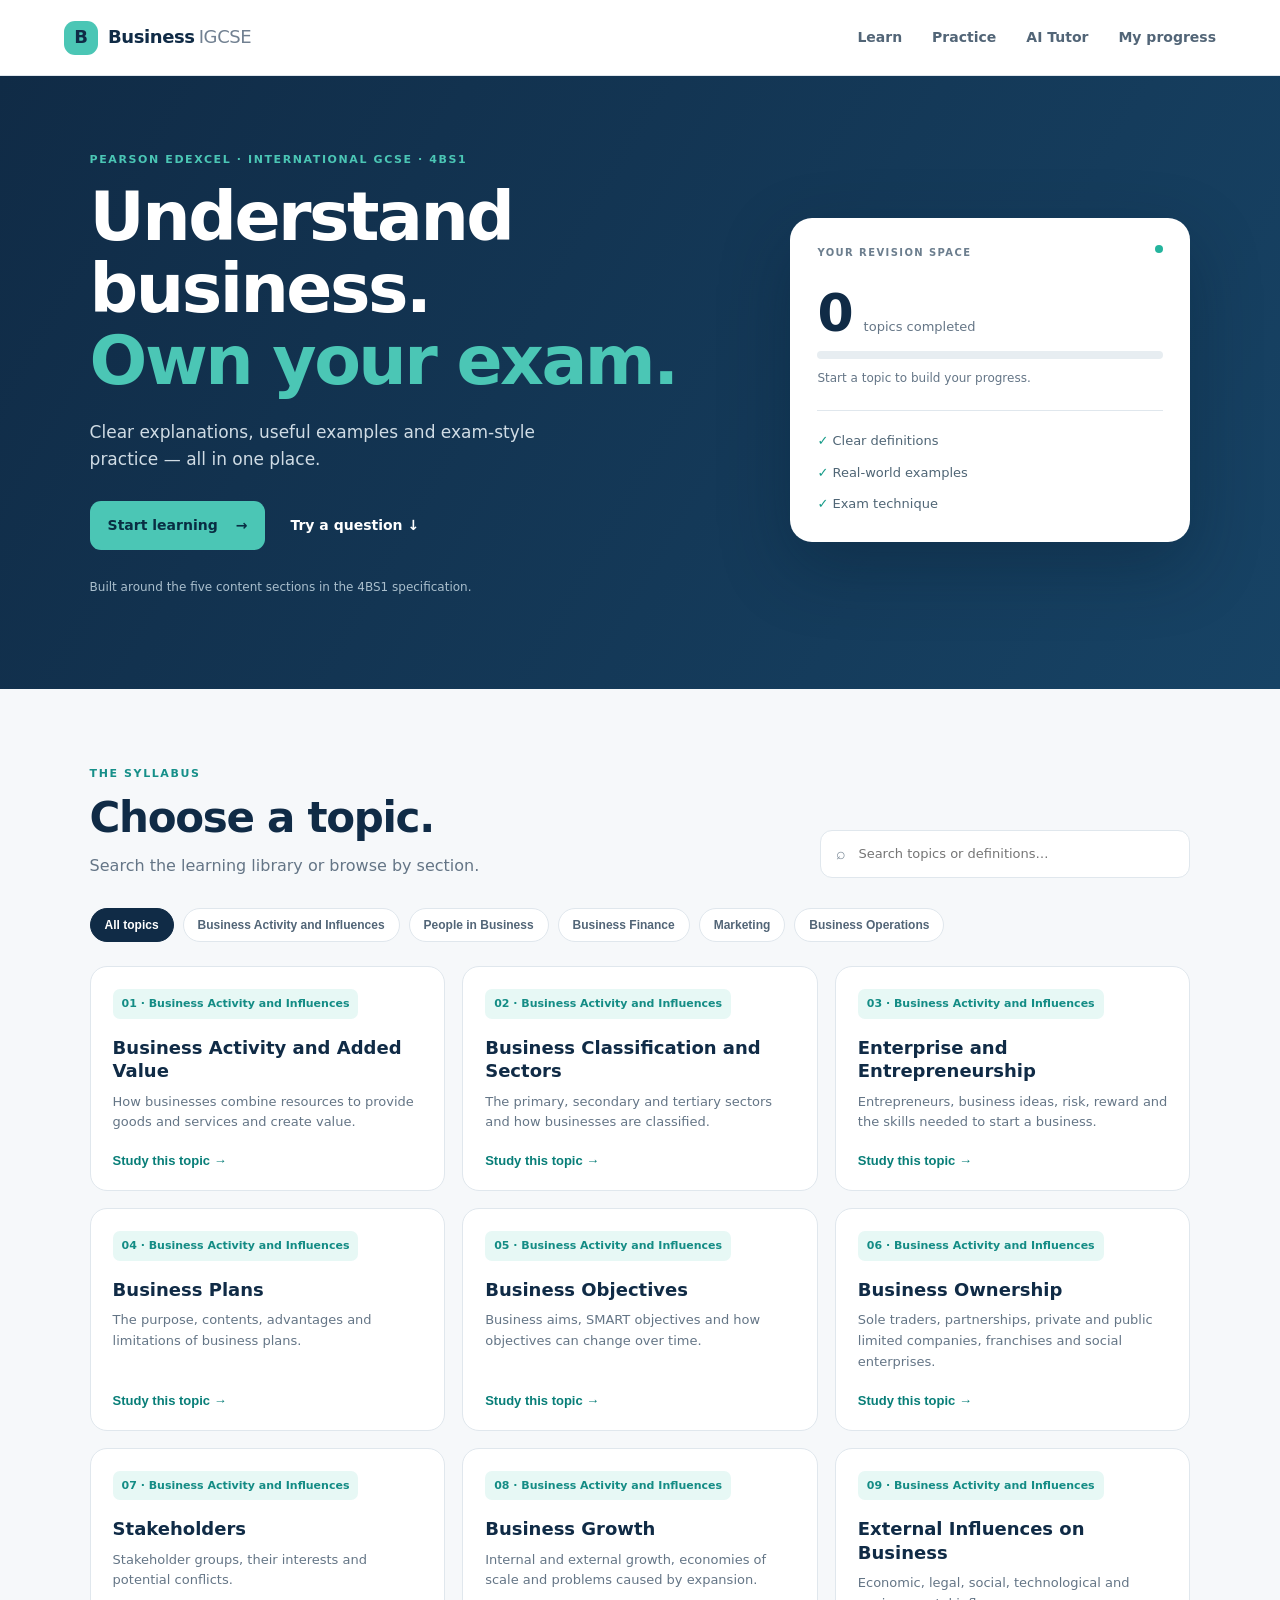
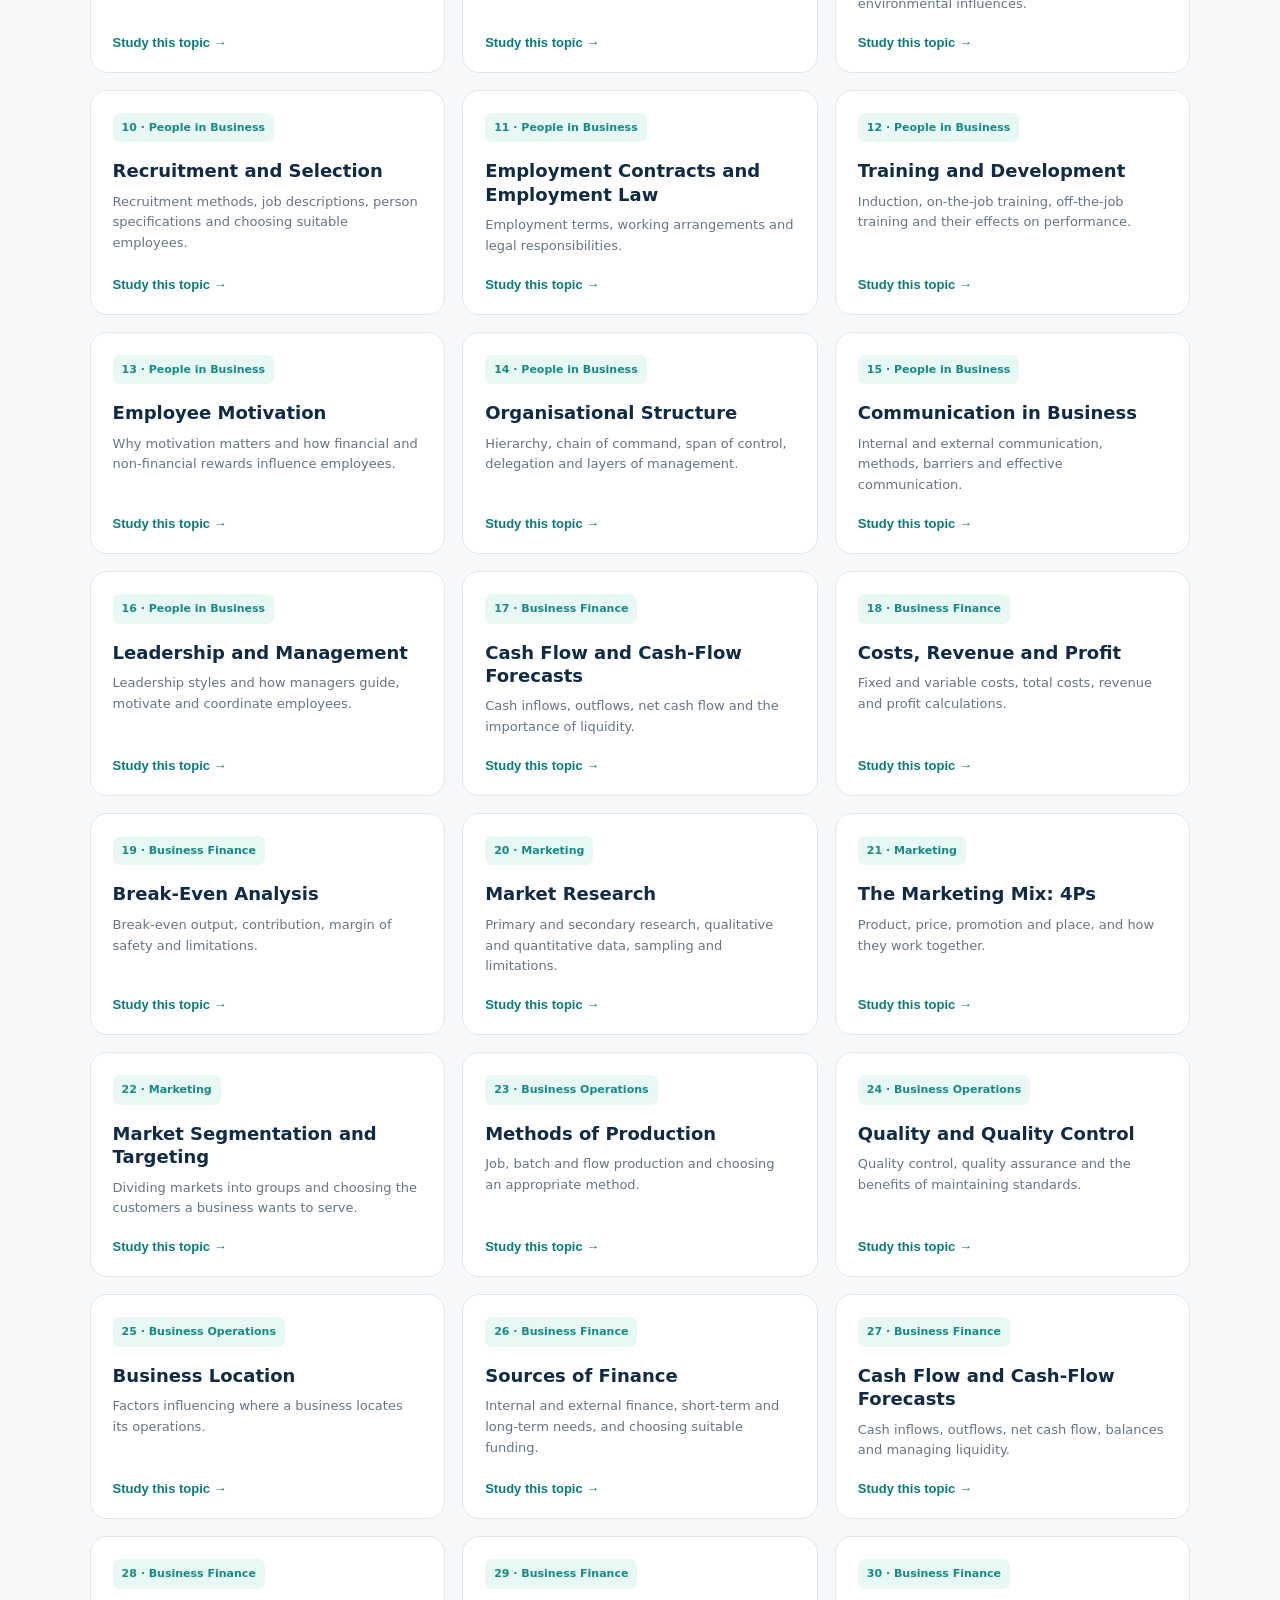
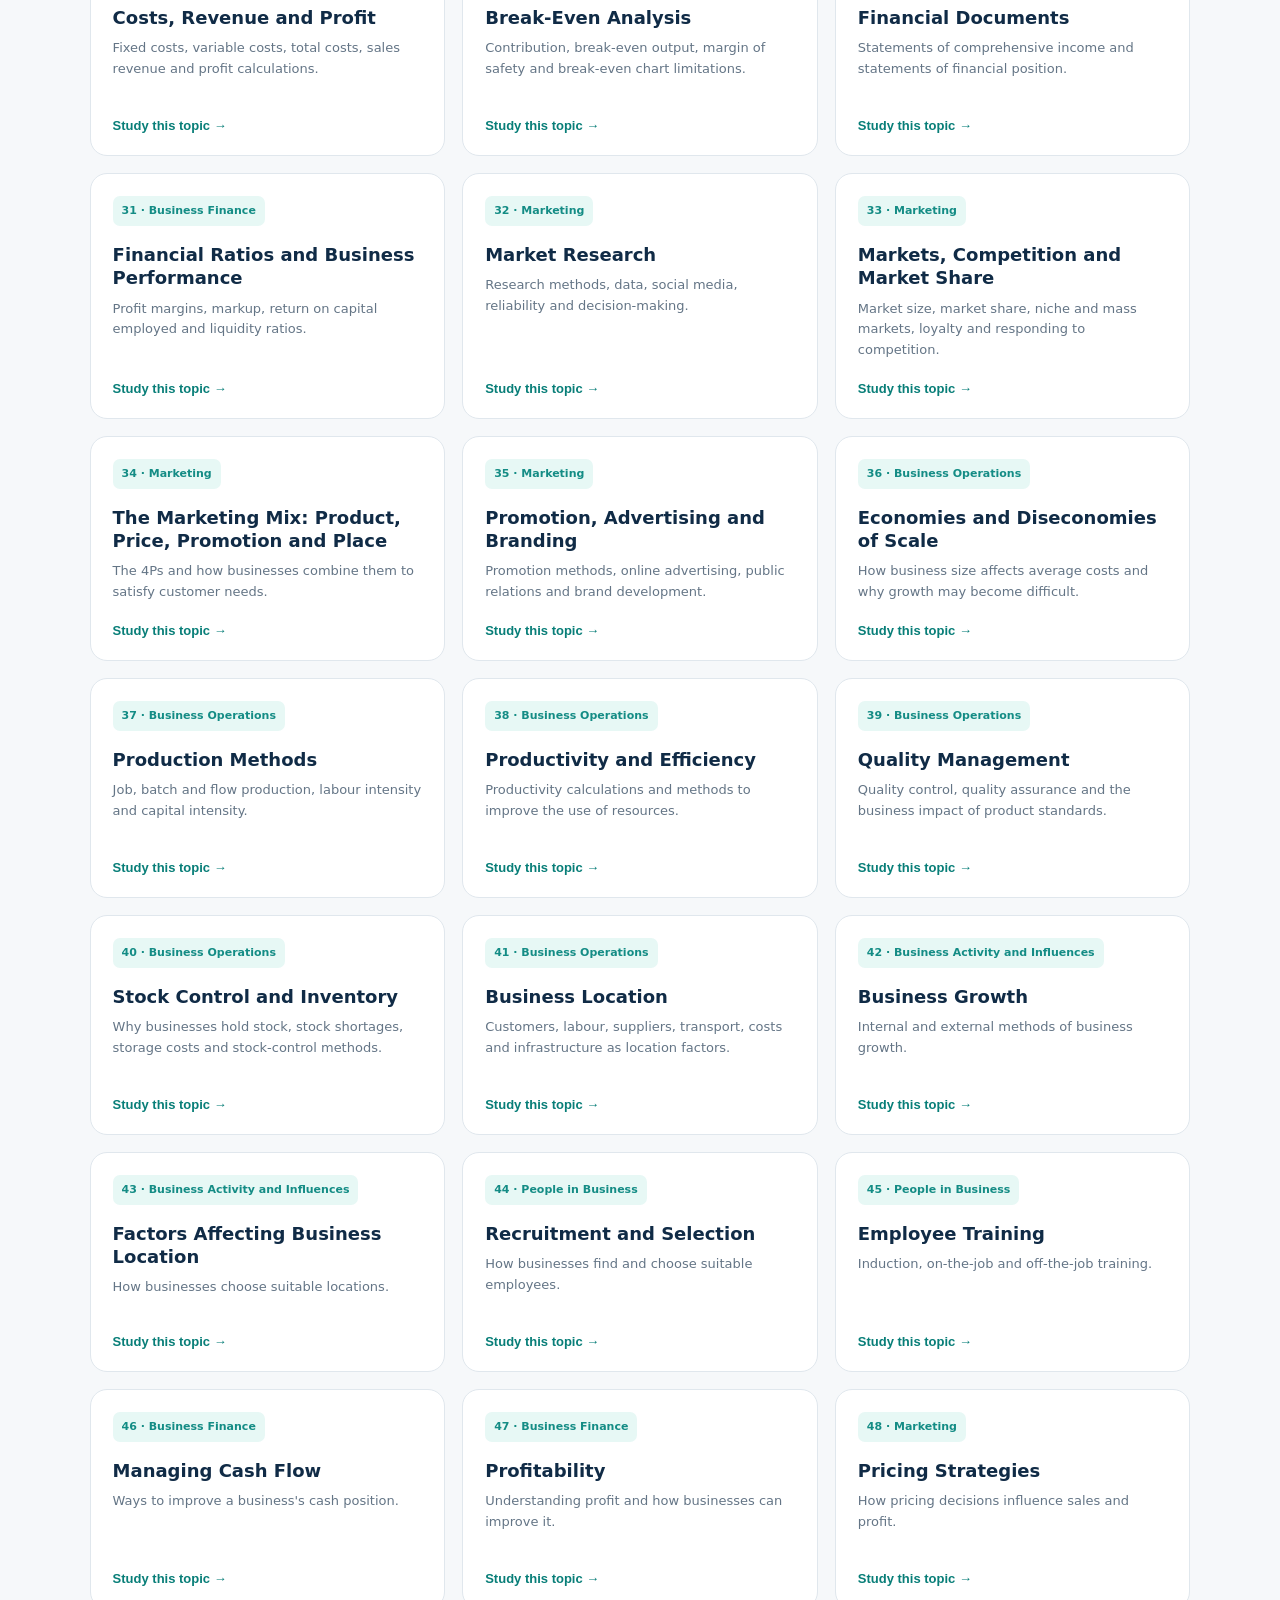
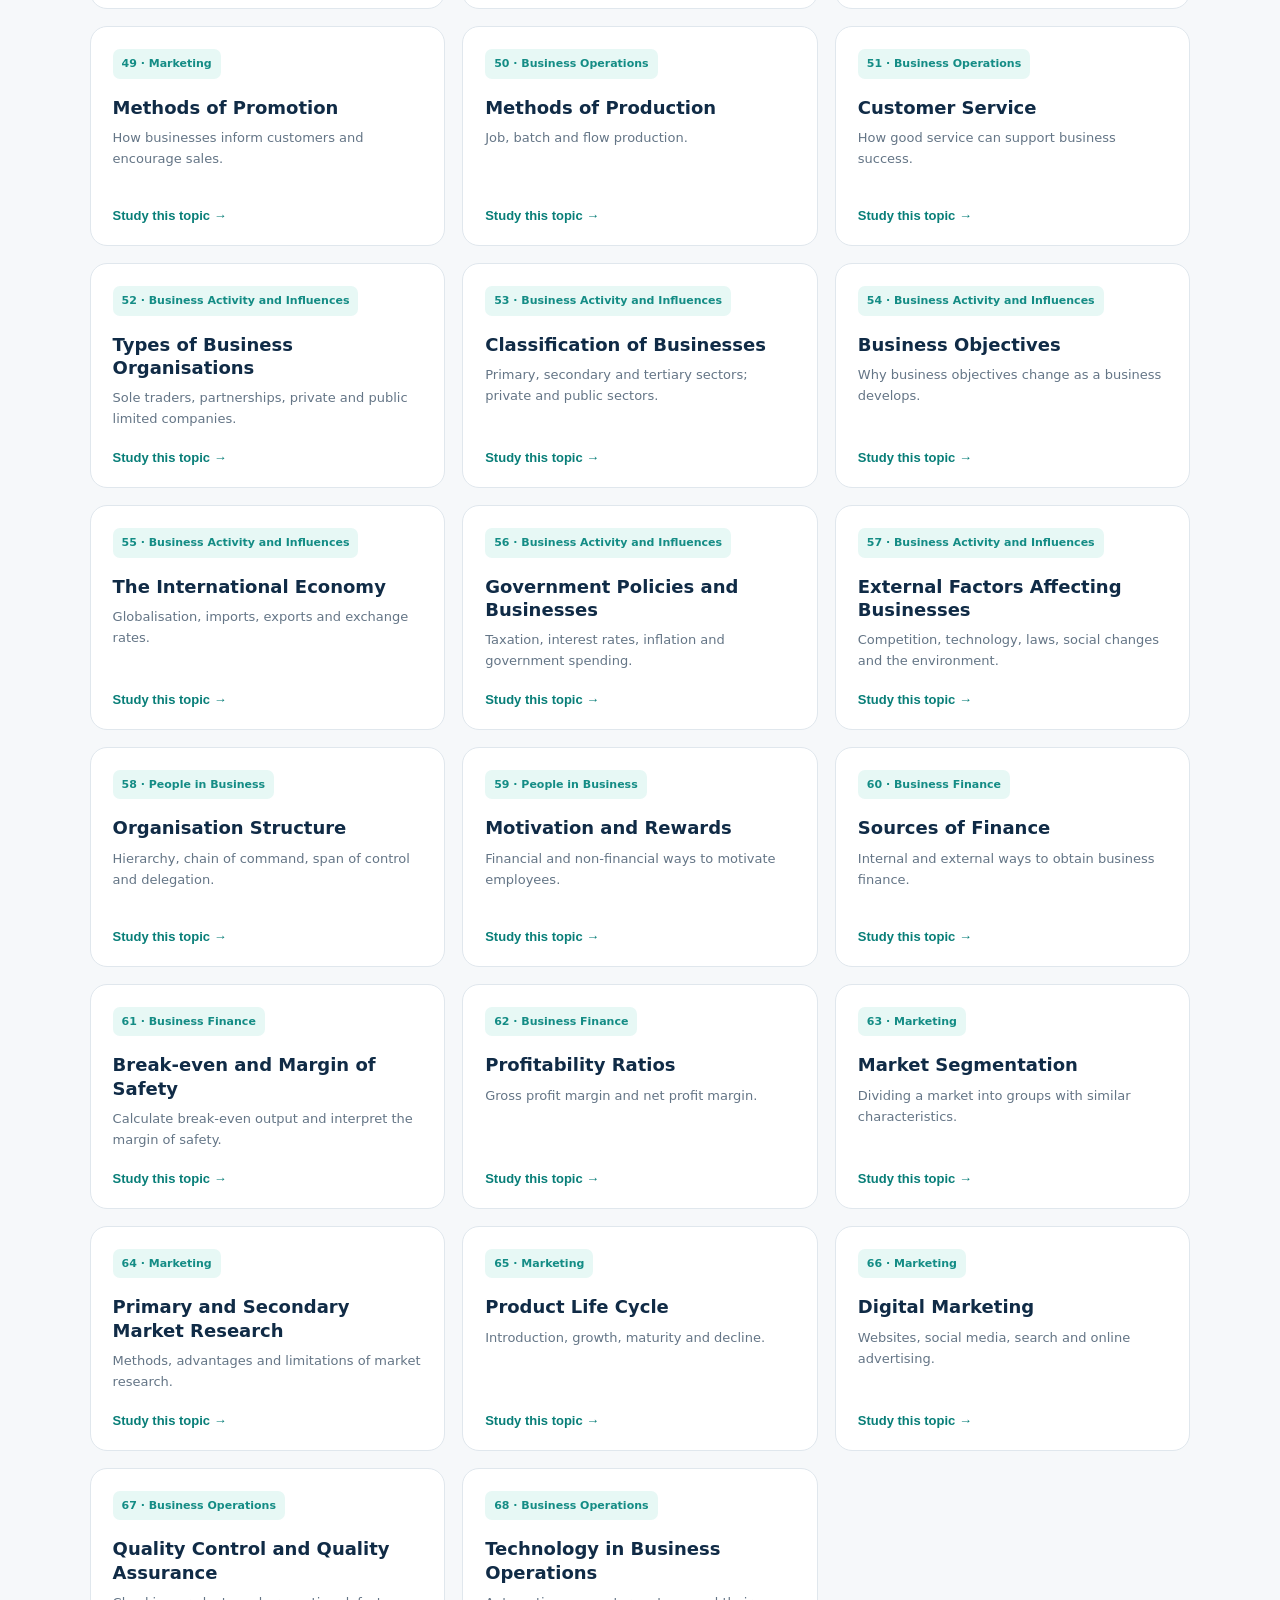
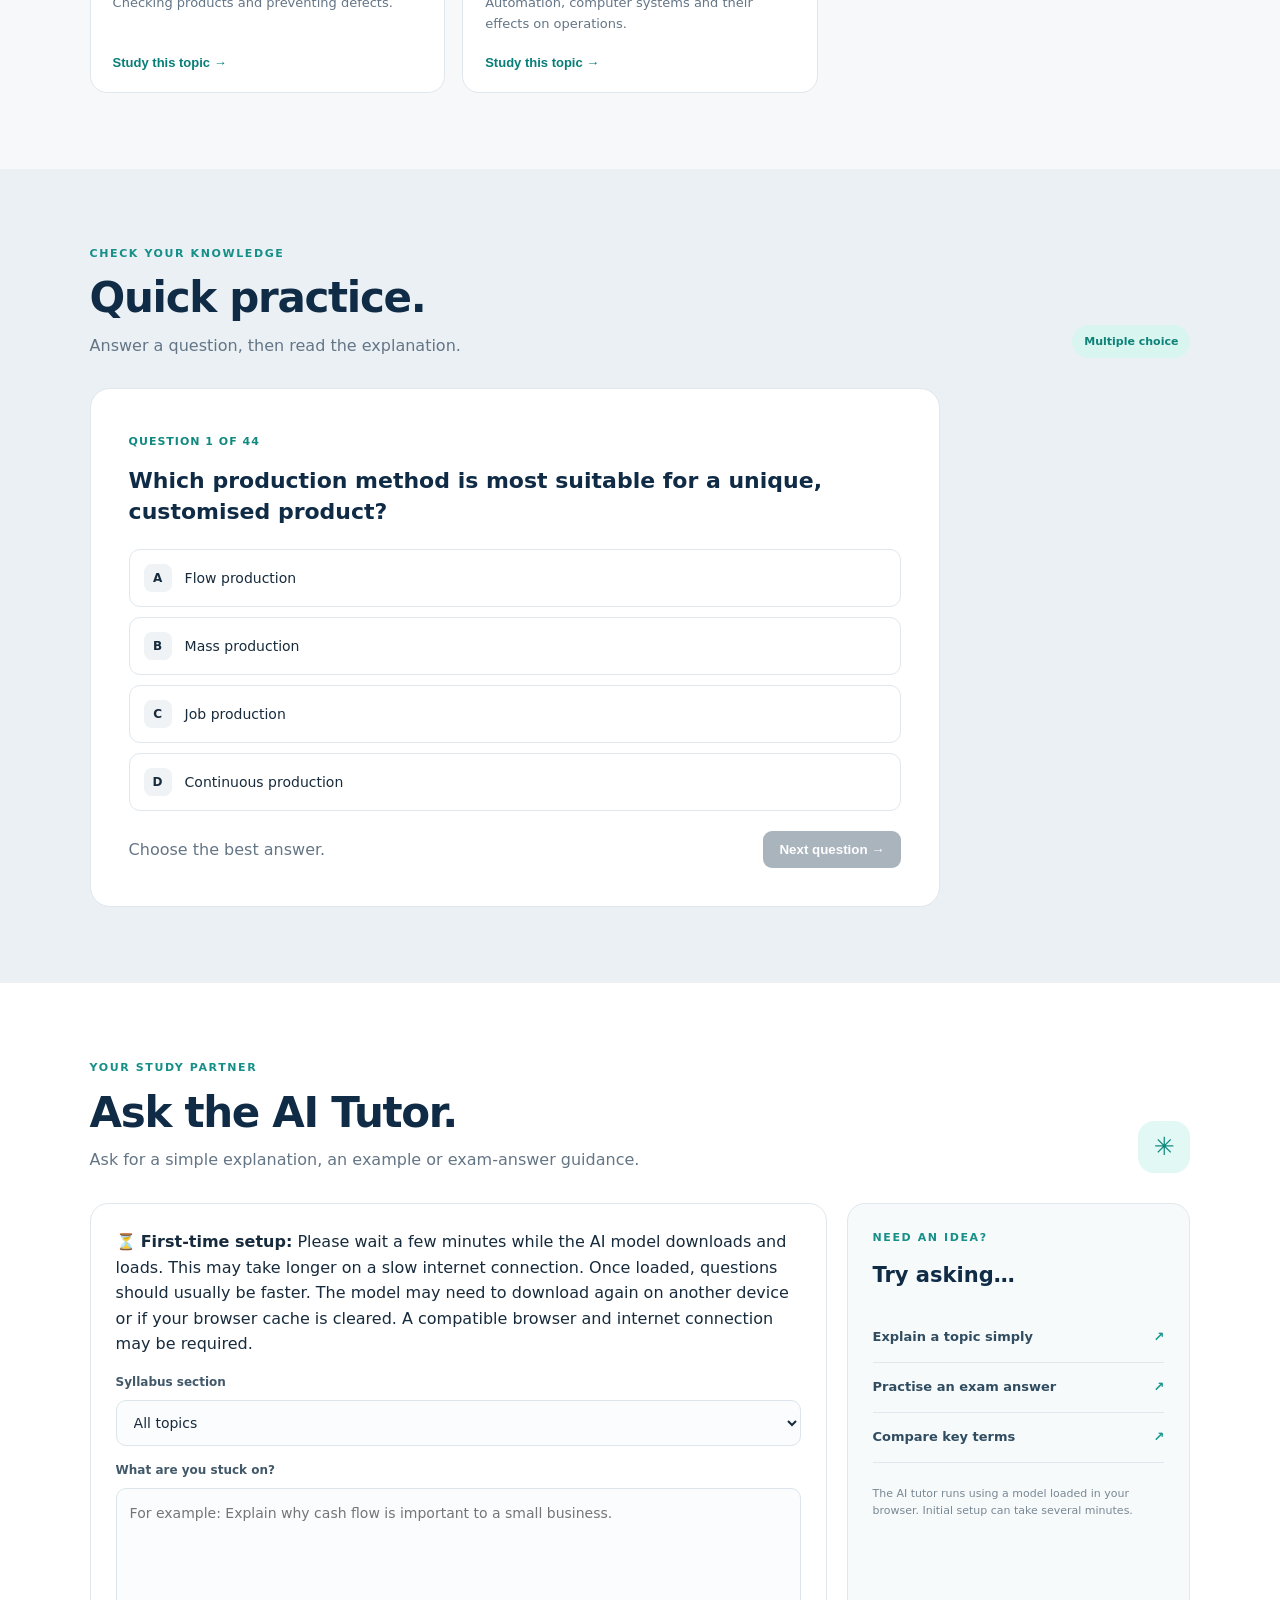
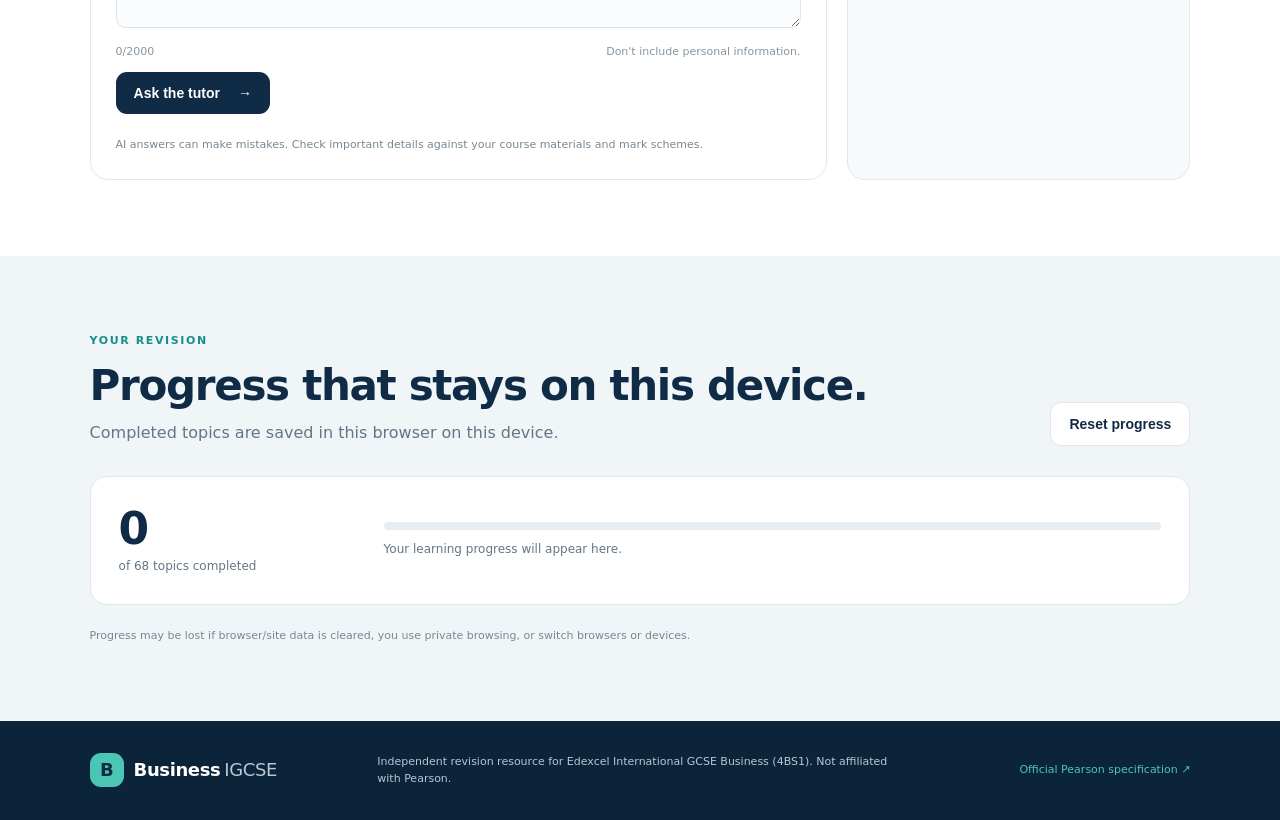
==== commit b6705d5a: "Update index.html" ====
--- a/index.html
+++ b/index.html
@@ -4,11 +4,21 @@
 <head>
   <meta charset="UTF-8">
   <meta name="viewport" content="width=device-width, initial-scale=1">
+
   <meta name="theme-color" content="#102b46">
   <meta name="description" content="Revision notes, practice questions and an AI tutor for Edexcel International GCSE Business (4BS1).">
+
+  <meta name="mobile-web-app-capable" content="yes">
+  <meta name="apple-mobile-web-app-capable" content="yes">
+  <meta name="apple-mobile-web-app-status-bar-style" content="default">
+
   <title>Business IGCSE — Learn, Practise, Improve</title>
-  <link rel="stylesheet" href="styles.css">
+
+  <link rel="stylesheet" href="./styles.css">
+  <link rel="manifest" href="./manifest.json">
+  <link rel="icon" href="./app-icon.svg" type="image/svg+xml">
 </head>
+
 <body>
   <header class="site-header">
     <a class="brand" href="#home" aria-label="Business IGCSE home">
@@ -16,7 +26,14 @@
       <span>Business<span class="brand-light">IGCSE</span></span>
     </a>
 
-    <button class="menu-toggle" id="menuToggle" aria-label="Toggle navigation" aria-expanded="false">☰</button>
+    <button
+      class="menu-toggle"
+      id="menuToggle"
+      type="button"
+      aria-label="Toggle navigation"
+      aria-controls="mainNav"
+      aria-expanded="false"
+    >☰</button>
 
     <nav id="mainNav" aria-label="Main navigation">
       <a href="#learn">Learn</a>
@@ -30,15 +47,24 @@
     <section class="hero">
       <div class="hero-copy">
         <p class="eyebrow">PEARSON EDEXCEL · INTERNATIONAL GCSE · 4BS1</p>
+
         <h1>Understand business.<br><span>Own your exam.</span></h1>
-        <p class="hero-sub">Clear explanations, useful examples and exam-style practice — all in one place.</p>
+
+        <p class="hero-sub">
+          Clear explanations, useful examples and exam-style practice —
+          all in one place.
+        </p>
 
         <div class="hero-actions">
-          <a class="button button-light" href="#learn">Start learning <span>→</span></a>
+          <a class="button button-light" href="#learn">
+            Start learning <span>→</span>
+          </a>
           <a class="hero-link" href="#practice">Try a question ↓</a>
         </div>
 
-        <p class="hero-note">Built around the five content sections in the 4BS1 specification.</p>
+        <p class="hero-note">
+          Built around the five content sections in the 4BS1 specification.
+        </p>
       </div>
 
       <div class="hero-card">
@@ -71,7 +97,9 @@
         <div>
           <p class="eyebrow">THE SYLLABUS</p>
           <h2>Choose a topic.</h2>
-          <p class="muted">Search the learning library or browse by section.</p>
+          <p class="muted">
+            Search the learning library or browse by section.
+          </p>
         </div>
 
         <label class="search-wrap">
@@ -81,13 +109,22 @@
             type="search"
             placeholder="Search topics or definitions…"
             aria-label="Search learning topics"
+            autocomplete="off"
           >
         </label>
       </div>
 
-      <div id="sectionFilters" class="filter-row" aria-label="Filter by syllabus section"></div>
-      <div id="topicGrid" class="topic-grid"></div>
-      <p id="noResults" class="empty-state" hidden>No topics match that search. Try a different keyword.</p>
+      <div
+        id="sectionFilters"
+        class="filter-row"
+        aria-label="Filter by syllabus section"
+      ></div>
+
+      <div id="topicGrid" class="topic-grid" aria-live="polite"></div>
+
+      <p id="noResults" class="empty-state" hidden>
+        No topics match that search. Try a different keyword.
+      </p>
     </section>
 
     <section class="section practice-section" id="practice">
@@ -95,12 +132,15 @@
         <div>
           <p class="eyebrow">CHECK YOUR KNOWLEDGE</p>
           <h2>Quick practice.</h2>
-          <p class="muted">Answer a question, then read the explanation.</p>
-        </div>
+          <p class="muted">
+            Answer a question, then read the explanation.
+          </p>
+        </div>
+
         <span class="pill">Multiple choice</span>
       </div>
 
-      <div id="quizCard" class="quiz-card"></div>
+      <div id="quizCard" class="quiz-card" aria-live="polite"></div>
     </section>
 
     <section class="section tutor-section" id="tutor">
@@ -108,25 +148,41 @@
         <div>
           <p class="eyebrow">YOUR STUDY PARTNER</p>
           <h2>Ask the AI Tutor.</h2>
-          <p class="muted">Ask for a simple explanation, an example or exam-answer guidance.</p>
-        </div>
+          <p class="muted">
+            Ask for a simple explanation, an example or exam-answer guidance.
+          </p>
+        </div>
+
         <span class="tutor-icon">✳</span>
       </div>
 
       <div class="tutor-layout">
         <div class="tutor-panel">
+          <p class="ai-loading-notice">
+            ⏳ <strong>First-time setup:</strong>
+            Please wait a few minutes while the AI model downloads and loads.
+            This may take longer on a slow internet connection.
+            Once loaded, questions should usually be faster. The model may
+            need to download again on another device or if your browser cache
+            is cleared. A compatible browser and internet connection may be
+            required.
+          </p>
+
           <label for="tutorTopic">Syllabus section</label>
 
           <select id="tutorTopic">
-            <option>All topics</option>
-            <option>Business activity and influences on business</option>
-            <option>People in business</option>
-            <option>Business finance</option>
-            <option>Marketing</option>
-            <option>Business operations</option>
+            <option value="">All topics</option>
+            <option value="Business activity and influences on business">
+              Business activity and influences on business
+            </option>
+            <option value="People in business">People in business</option>
+            <option value="Business finance">Business finance</option>
+            <option value="Marketing">Marketing</option>
+            <option value="Business operations">Business operations</option>
           </select>
 
           <label for="tutorQuestion">What are you stuck on?</label>
+
           <textarea
             id="tutorQuestion"
             rows="5"
@@ -139,28 +195,57 @@
             <span>Don't include personal information.</span>
           </div>
 
-          <button class="button button-primary" id="askButton">Ask the tutor <span>→</span></button>
+          <button class="button button-primary" id="askButton" type="button">
+            Ask the tutor <span>→</span>
+          </button>
+
           <p id="tutorError" class="error" role="alert" hidden></p>
-          <div id="tutorAnswer" class="tutor-answer" hidden aria-live="polite"></div>
+
+          <div
+            id="tutorAnswer"
+            class="tutor-answer"
+            hidden
+            aria-live="polite"
+          ></div>
+
+          <p class="small-note">
+            AI answers can make mistakes. Check important details against
+            your course materials and mark schemes.
+          </p>
         </div>
 
         <aside class="prompt-panel">
           <p class="eyebrow">NEED AN IDEA?</p>
           <h3>Try asking…</h3>
 
-          <button class="prompt" data-prompt="Explain this topic in simple terms and give a business example.">
+          <button
+            class="prompt"
+            type="button"
+            data-prompt="Explain this topic in simple terms and give a business example."
+          >
             Explain a topic simply <span>↗</span>
           </button>
 
-          <button class="prompt" data-prompt="Give me a 6-mark exam-style question on this topic, then explain how to structure a strong answer.">
+          <button
+            class="prompt"
+            type="button"
+            data-prompt="Give me a 6-mark exam-style question on this topic, then explain how to structure a strong answer."
+          >
             Practise an exam answer <span>↗</span>
           </button>
 
-          <button class="prompt" data-prompt="Explain the difference between revenue, costs and profit, with a worked example.">
+          <button
+            class="prompt"
+            type="button"
+            data-prompt="Explain the difference between revenue, costs and profit, with a worked example."
+          >
             Compare key terms <span>↗</span>
           </button>
 
-          <p class="small-note">AI answers can make mistakes. Check important details against your course materials and mark schemes.</p>
+          <p class="small-note">
+            The AI tutor runs using a model loaded in your browser.
+            Initial setup can take several minutes.
+          </p>
         </aside>
       </div>
     </section>
@@ -170,10 +255,16 @@
         <div>
           <p class="eyebrow">YOUR REVISION</p>
           <h2>Progress that stays on this device.</h2>
-          <p class="muted">Completed topics are saved in this browser on this device.</p>
-        </div>
-
-        <button id="resetProgress" class="button button-outline">Reset progress</button>
+          <p class="muted">
+            Completed topics are saved in this browser on this device.
+          </p>
+        </div>
+
+        <button
+          id="resetProgress"
+          class="button button-outline"
+          type="button"
+        >Reset progress</button>
       </div>
 
       <div class="progress-summary">
@@ -186,11 +277,17 @@
           <div class="progress-track">
             <div id="mainProgressBar" class="progress-fill"></div>
           </div>
-          <p id="mainProgressText">Your learning progress will appear here.</p>
-        </div>
-      </div>
-
-      <p class="small-note">Progress may be lost if browser/site data is cleared, you use private browsing, or switch browsers/devices.</p>
+
+          <p id="mainProgressText">
+            Your learning progress will appear here.
+          </p>
+        </div>
+      </div>
+
+      <p class="small-note">
+        Progress may be lost if browser/site data is cleared, you use private
+        browsing, or switch browsers or devices.
+      </p>
     </section>
   </main>
 
@@ -200,7 +297,10 @@
       <span>Business<span class="brand-light">IGCSE</span></span>
     </a>
 
-    <p>Independent revision resource for Edexcel International GCSE Business (4BS1). Not affiliated with Pearson.</p>
+    <p>
+      Independent revision resource for Edexcel International GCSE Business
+      (4BS1). Not affiliated with Pearson.
+    </p>
 
     <a
       href="https://qualifications.pearson.com/en/qualifications/edexcel-international-gcses/business-2017.html"
@@ -210,18 +310,39 @@
   </footer>
 
   <dialog id="topicDialog" class="topic-dialog">
-    <button class="dialog-close" id="closeDialog" aria-label="Close topic">×</button>
+    <button
+      class="dialog-close"
+      id="closeDialog"
+      type="button"
+      aria-label="Close topic"
+    >×</button>
+
     <div id="dialogContent"></div>
   </dialog>
 
   <!-- Load every content file before the application. -->
-  <script src="content.js"></script>
-  <script src="content2.js"></script>
-  <script src="content3.js"></script>
-  <script src="content4.js"></script>
-
-  <!-- The application must load last. -->
-  <script type="module" src="local-ai.js"></script>
-<script src="app.js"></script>
+  <script src="./content.js"></script>
+  <script src="./content2.js"></script>
+  <script src="./content3.js"></script>
+  <script src="./content4.js"></script>
+
+  <!-- Load the local AI module before the application. -->
+  <script type="module" src="./local-ai.js"></script>
+  <script src="./app.js"></script>
+
+  <!-- Register the Progressive Web App service worker. -->
+  <script>
+    if ("serviceWorker" in navigator) {
+      window.addEventListener("load", function () {
+        navigator.serviceWorker.register("./service-worker.js")
+          .then(function () {
+            console.log("PWA service worker registered.");
+          })
+          .catch(function (error) {
+            console.error("PWA registration failed:", error);
+          });
+      });
+    }
+  </script>
 </body>
 </html>
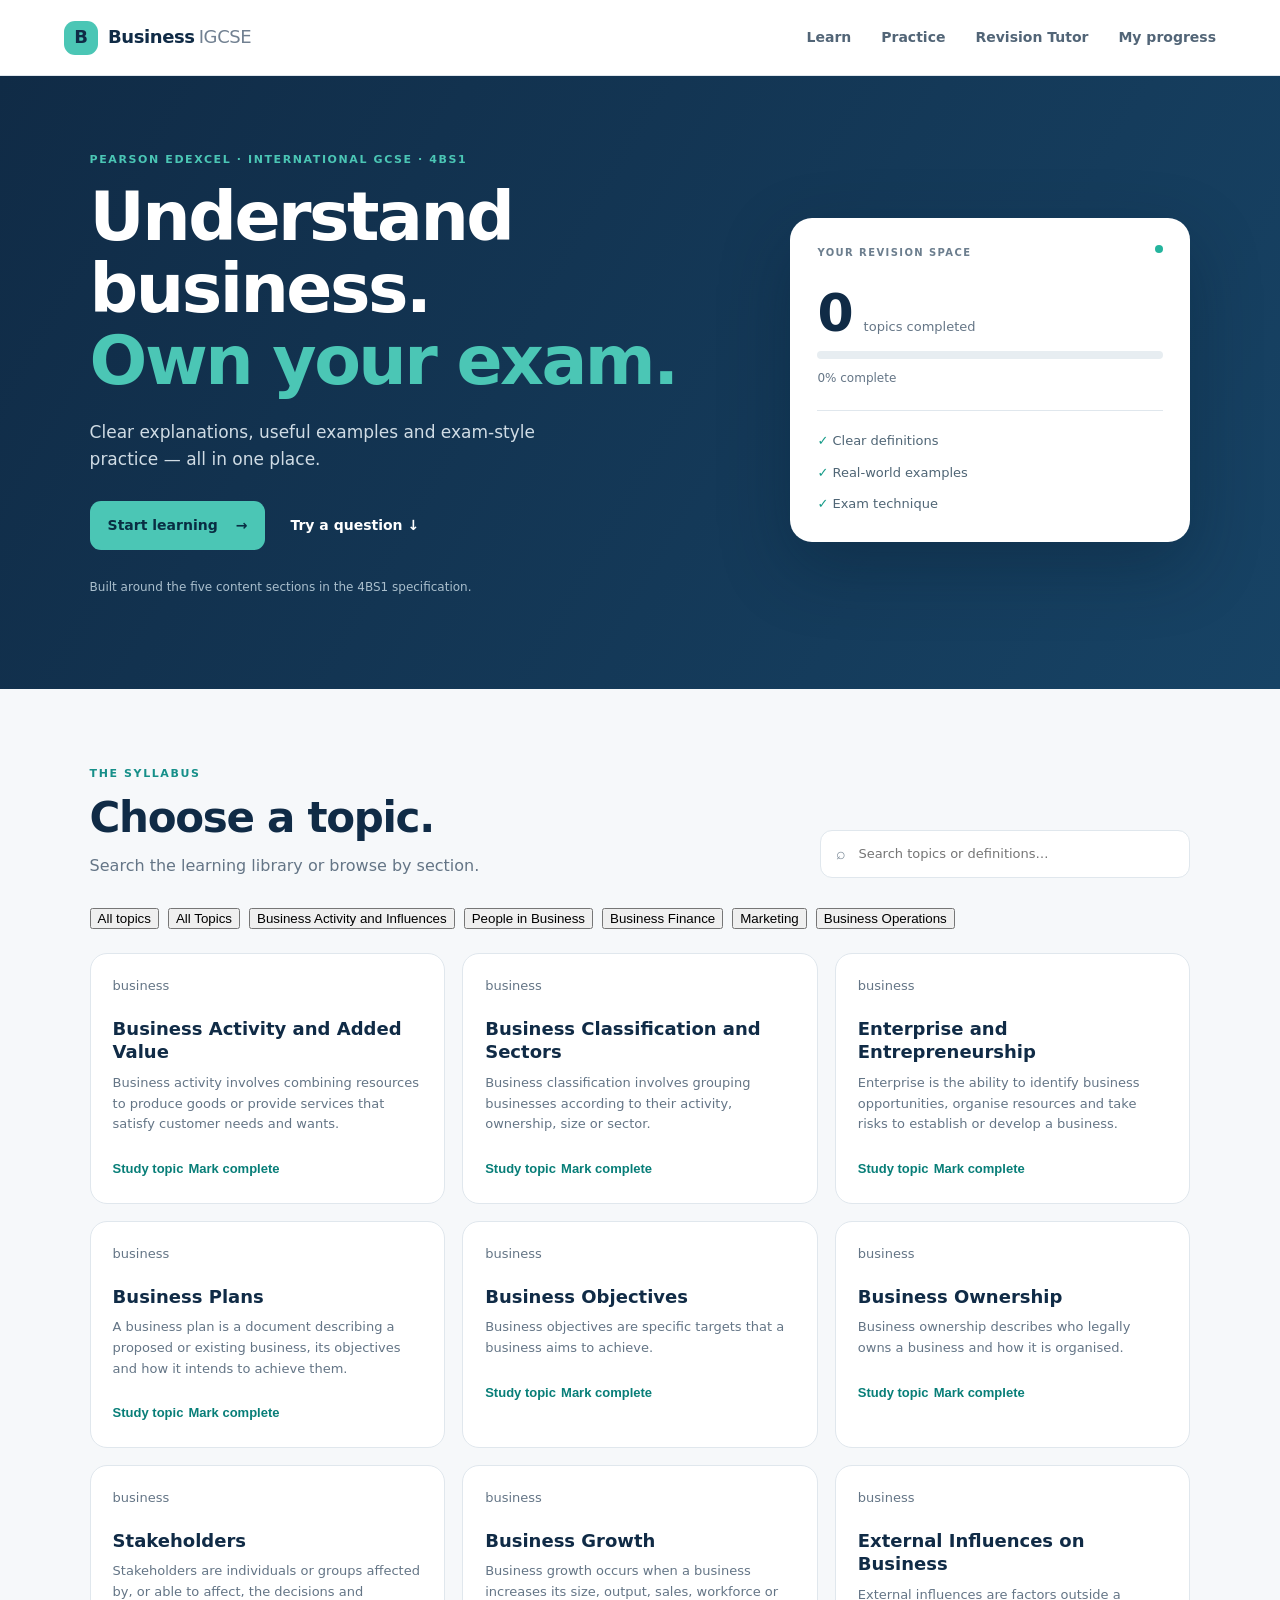
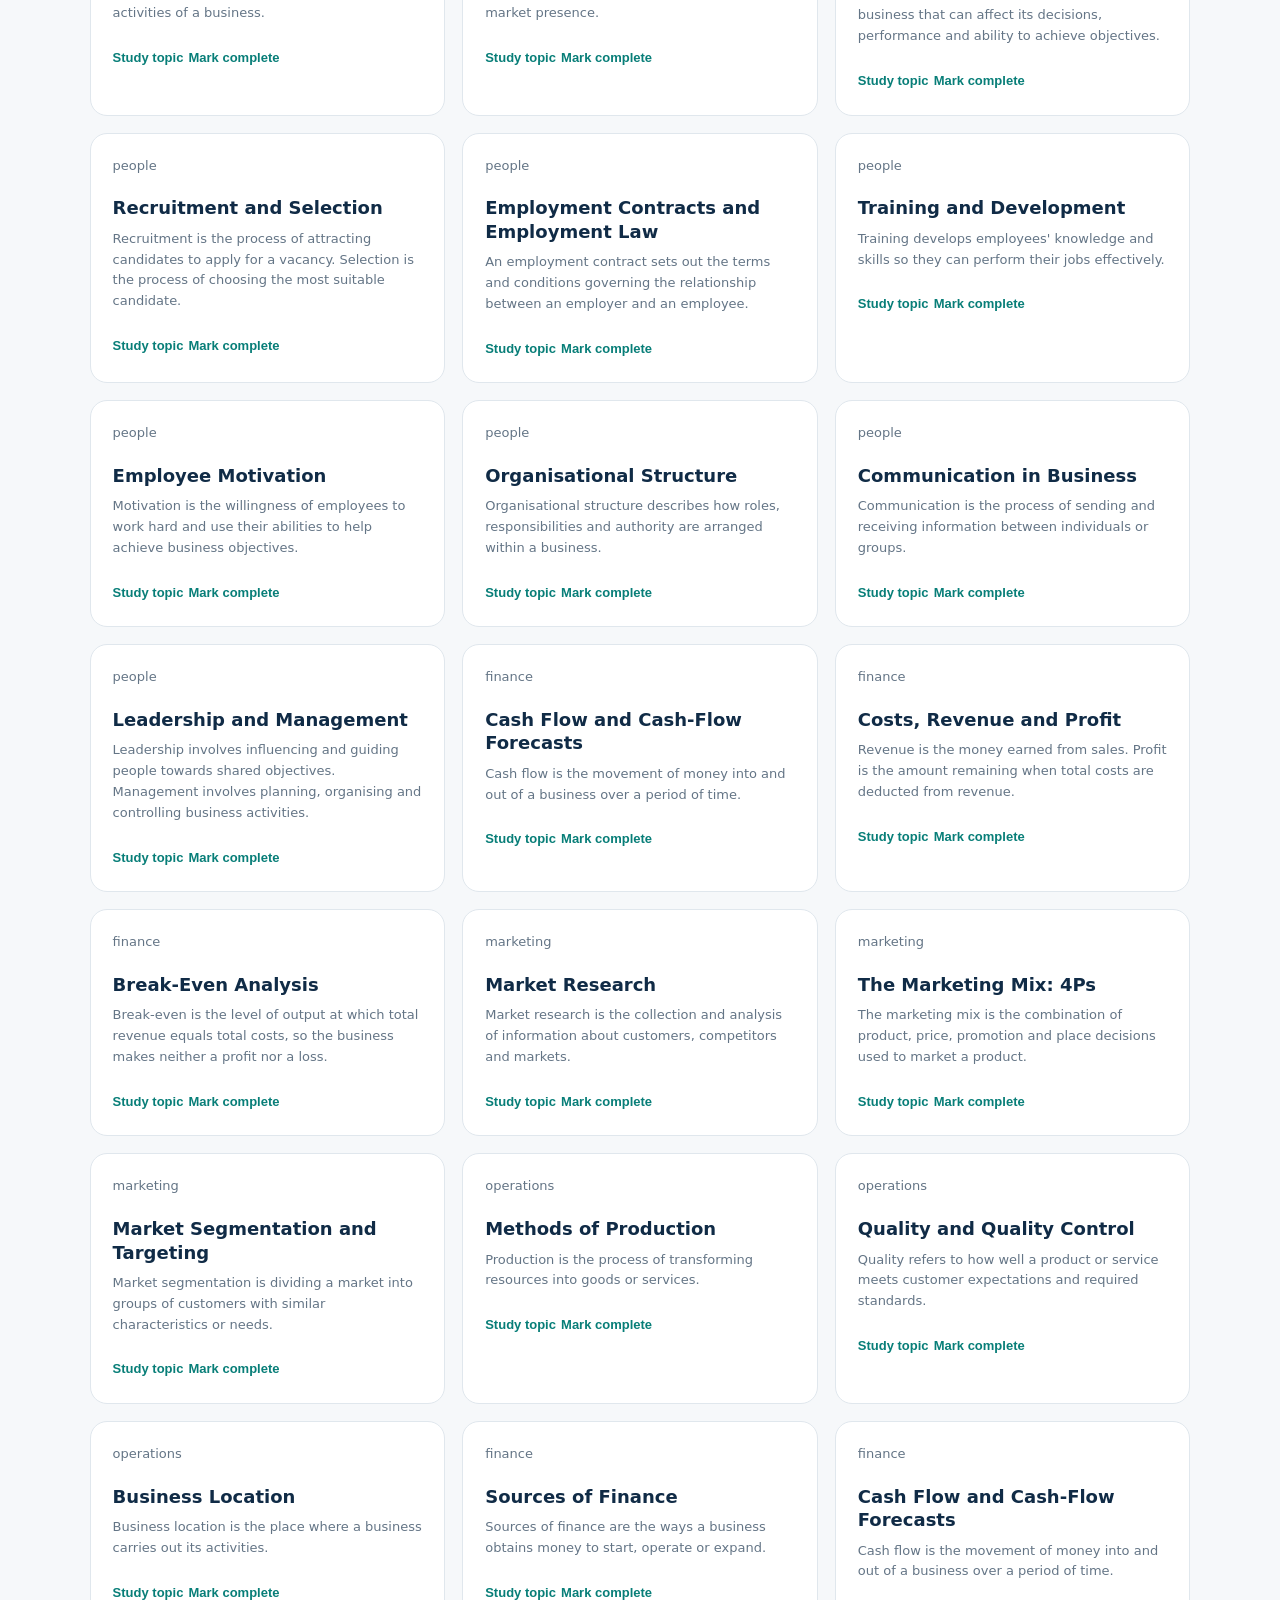
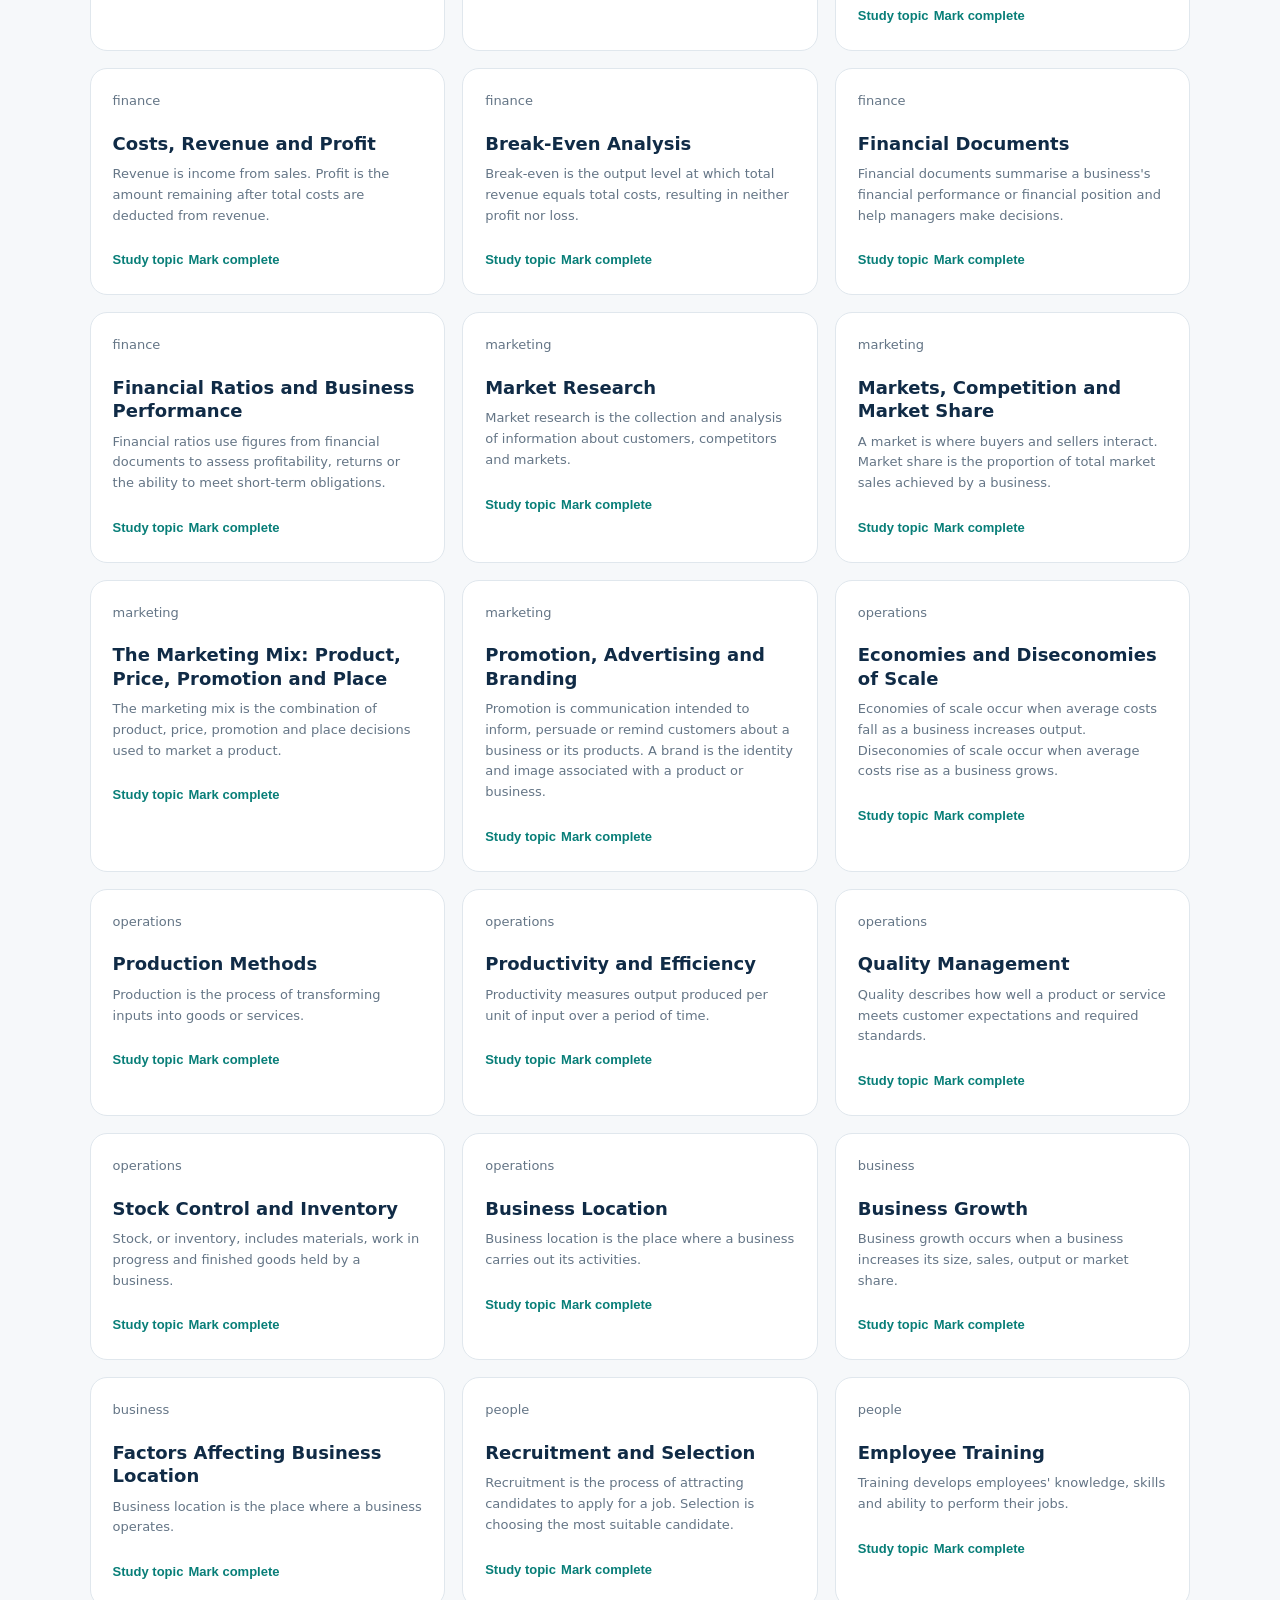
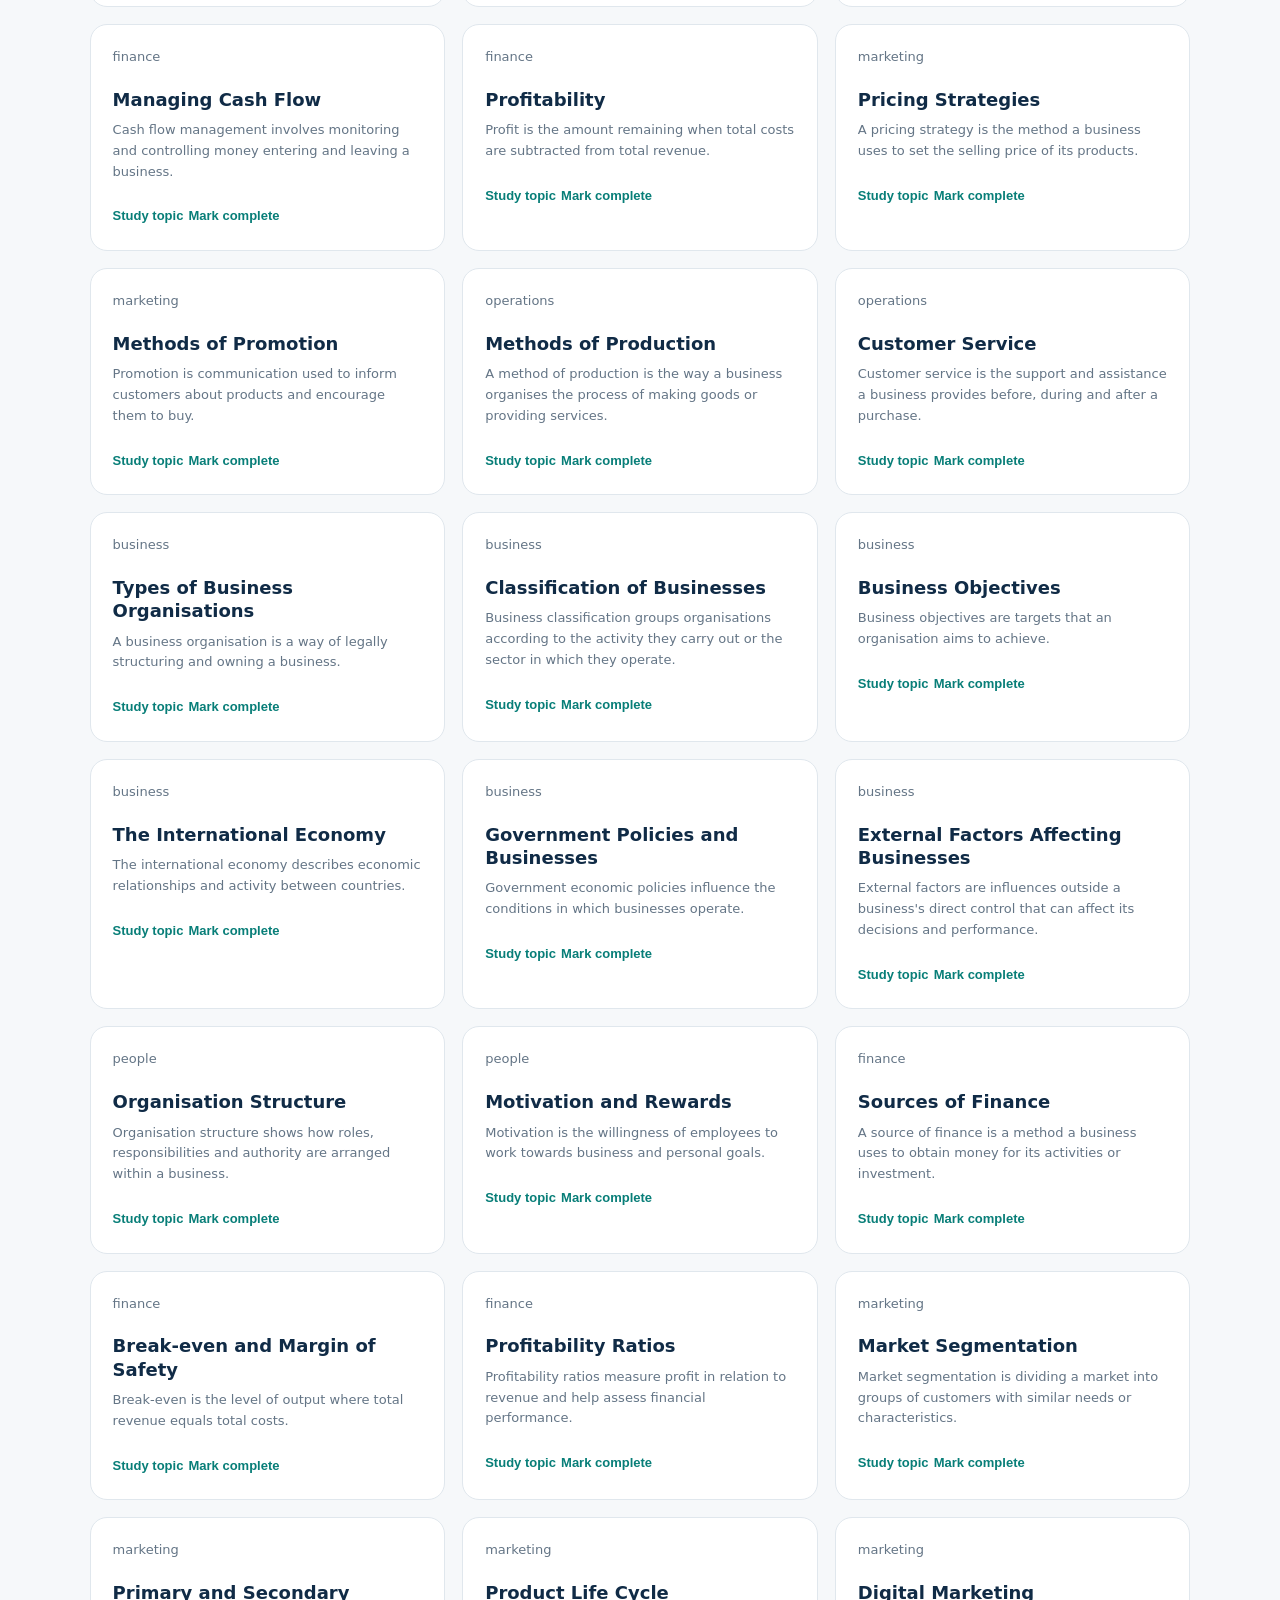
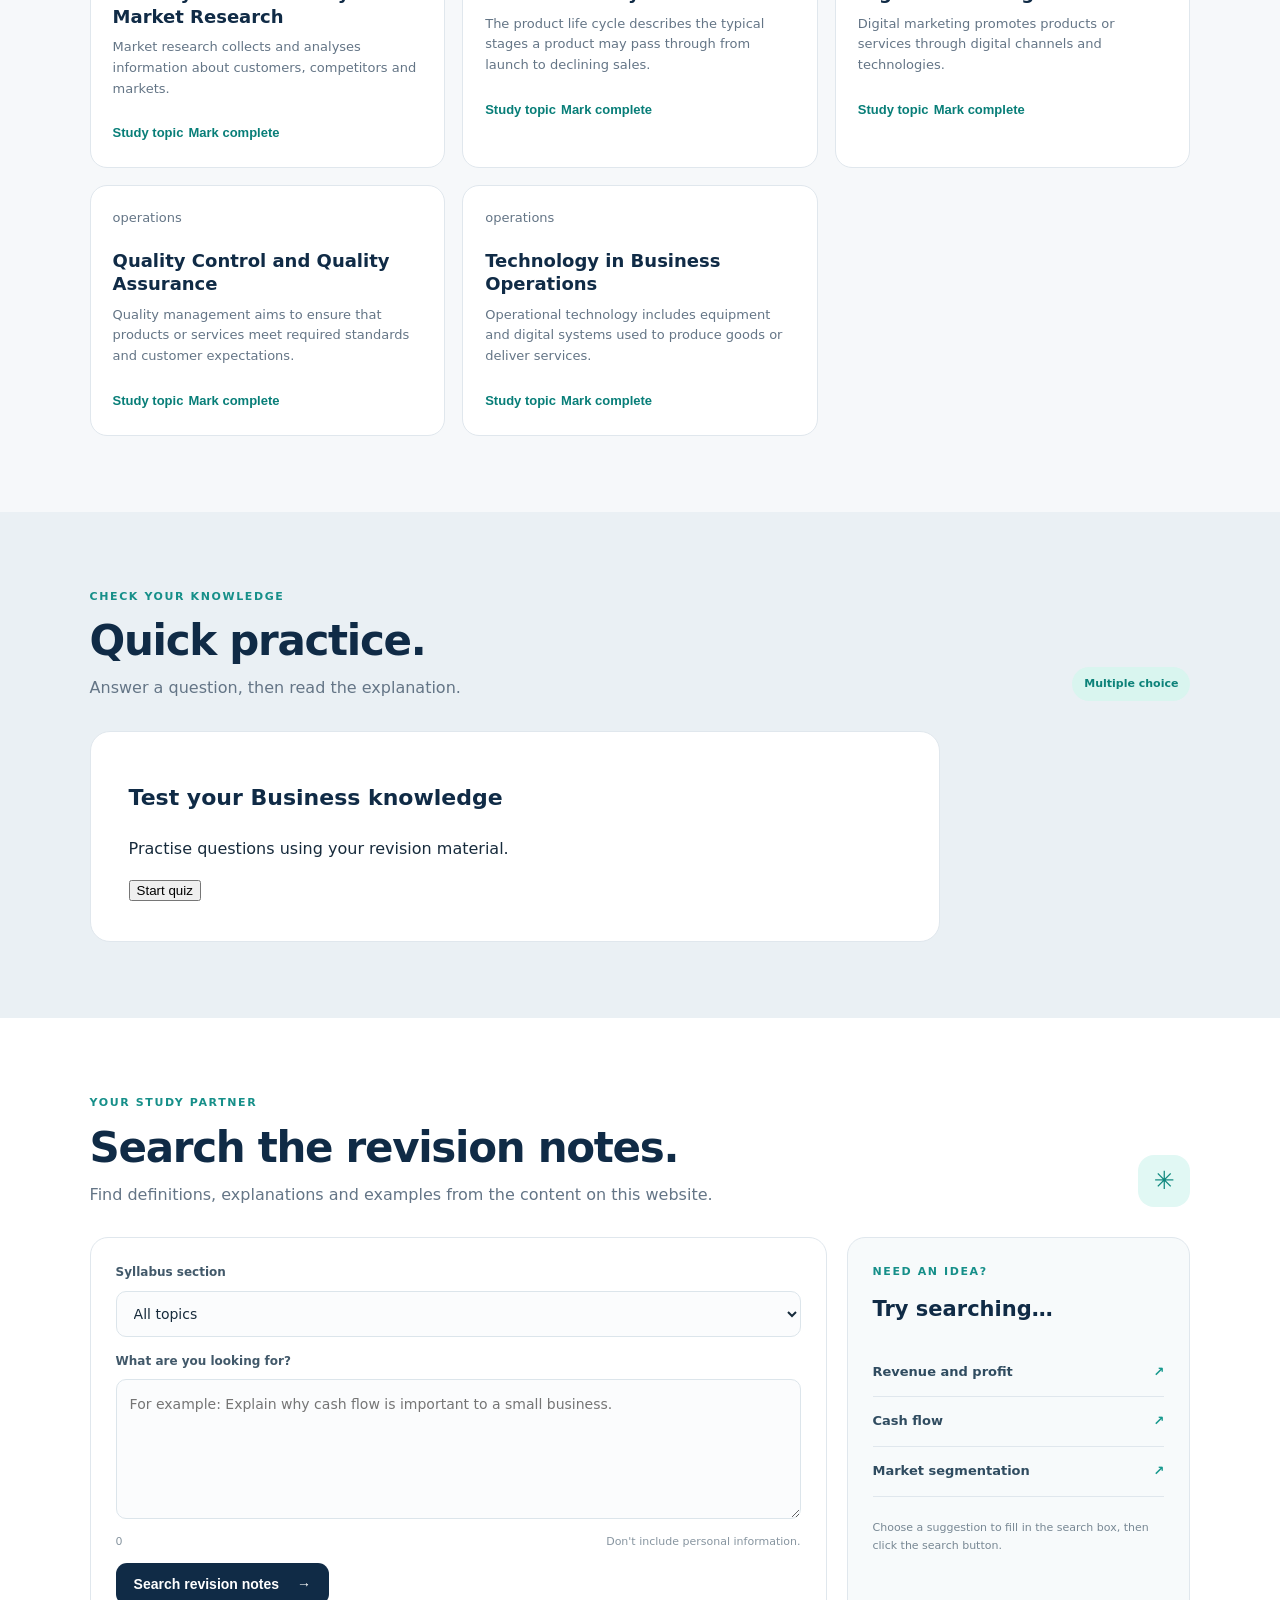
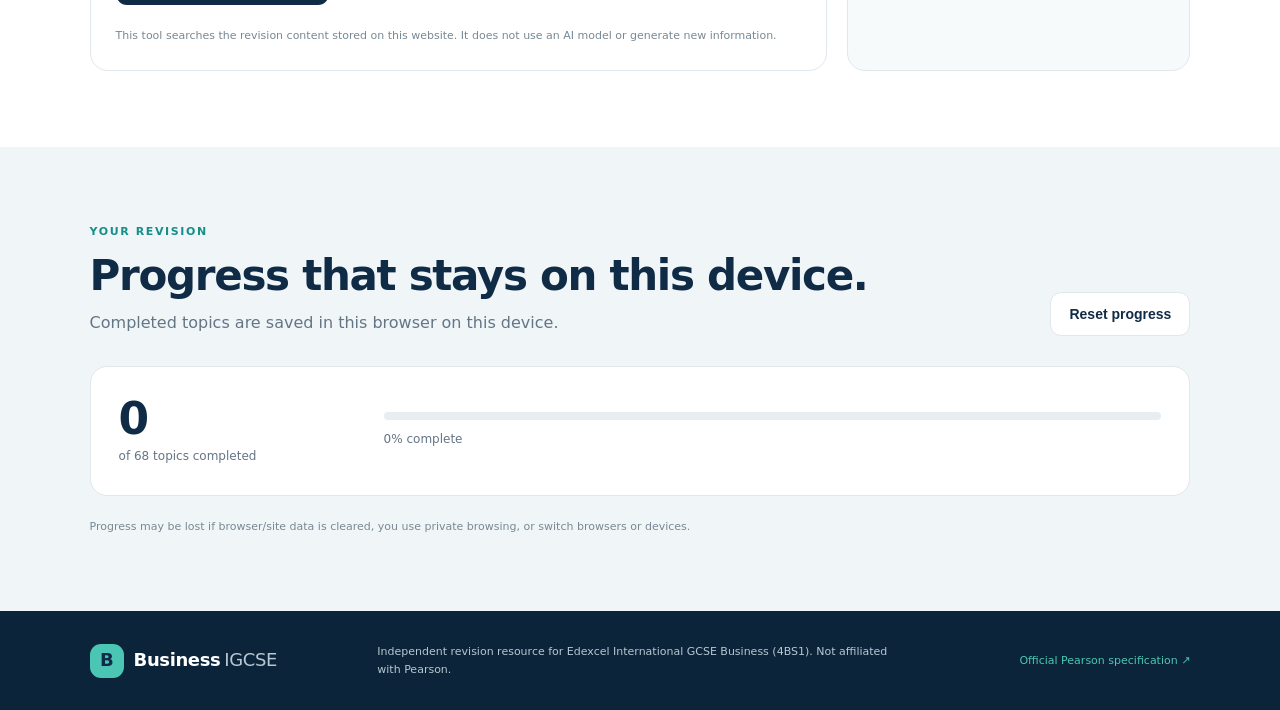
==== commit ef429c07: "Update index.html" ====
--- a/index.html
+++ b/index.html
@@ -4,10 +4,8 @@
 <head>
   <meta charset="UTF-8">
   <meta name="viewport" content="width=device-width, initial-scale=1">
-
   <meta name="theme-color" content="#102b46">
-  <meta name="description" content="Revision notes, practice questions and an AI tutor for Edexcel International GCSE Business (4BS1).">
-
+  <meta name="description" content="Revision notes, practice questions and a Business revision tutor for Edexcel International GCSE Business (4BS1).">
   <meta name="mobile-web-app-capable" content="yes">
   <meta name="apple-mobile-web-app-capable" content="yes">
   <meta name="apple-mobile-web-app-status-bar-style" content="default">
@@ -26,19 +24,14 @@
       <span>Business<span class="brand-light">IGCSE</span></span>
     </a>
 
-    <button
-      class="menu-toggle"
-      id="menuToggle"
-      type="button"
-      aria-label="Toggle navigation"
-      aria-controls="mainNav"
-      aria-expanded="false"
-    >☰</button>
+    <button class="menu-toggle" id="menuToggle" type="button"
+      aria-label="Toggle navigation" aria-controls="mainNav"
+      aria-expanded="false">☰</button>
 
     <nav id="mainNav" aria-label="Main navigation">
       <a href="#learn">Learn</a>
       <a href="#practice">Practice</a>
-      <a href="#tutor">AI Tutor</a>
+      <a href="#tutor">Revision Tutor</a>
       <a href="#progress">My progress</a>
     </nav>
   </header>
@@ -47,24 +40,15 @@
     <section class="hero">
       <div class="hero-copy">
         <p class="eyebrow">PEARSON EDEXCEL · INTERNATIONAL GCSE · 4BS1</p>
-
         <h1>Understand business.<br><span>Own your exam.</span></h1>
-
         <p class="hero-sub">
-          Clear explanations, useful examples and exam-style practice —
-          all in one place.
+          Clear explanations, useful examples and exam-style practice — all in one place.
         </p>
-
         <div class="hero-actions">
-          <a class="button button-light" href="#learn">
-            Start learning <span>→</span>
-          </a>
+          <a class="button button-light" href="#learn">Start learning <span>→</span></a>
           <a class="hero-link" href="#practice">Try a question ↓</a>
         </div>
-
-        <p class="hero-note">
-          Built around the five content sections in the 4BS1 specification.
-        </p>
+        <p class="hero-note">Built around the five content sections in the 4BS1 specification.</p>
       </div>
 
       <div class="hero-card">
@@ -72,18 +56,14 @@
           <span>YOUR REVISION SPACE</span>
           <span class="live-dot"></span>
         </div>
-
         <div class="hero-stat">
           <strong id="heroCompleted">0</strong>
           <span>topics completed</span>
         </div>
-
         <div class="progress-track">
           <div id="heroProgressBar" class="progress-fill"></div>
         </div>
-
         <p id="heroProgressText">Start a topic to build your progress.</p>
-
         <div class="mini-list">
           <span>✓ Clear definitions</span>
           <span>✓ Real-world examples</span>
@@ -97,34 +77,19 @@
         <div>
           <p class="eyebrow">THE SYLLABUS</p>
           <h2>Choose a topic.</h2>
-          <p class="muted">
-            Search the learning library or browse by section.
-          </p>
-        </div>
-
+          <p class="muted">Search the learning library or browse by section.</p>
+        </div>
         <label class="search-wrap">
           <span>⌕</span>
-          <input
-            id="searchInput"
-            type="search"
+          <input id="searchInput" type="search"
             placeholder="Search topics or definitions…"
-            aria-label="Search learning topics"
-            autocomplete="off"
-          >
+            aria-label="Search learning topics" autocomplete="off">
         </label>
       </div>
 
-      <div
-        id="sectionFilters"
-        class="filter-row"
-        aria-label="Filter by syllabus section"
-      ></div>
-
+      <div id="sectionFilters" class="filter-row" aria-label="Filter by syllabus section"></div>
       <div id="topicGrid" class="topic-grid" aria-live="polite"></div>
-
-      <p id="noResults" class="empty-state" hidden>
-        No topics match that search. Try a different keyword.
-      </p>
+      <p id="noResults" class="empty-state" hidden>No topics match that search. Try a different keyword.</p>
     </section>
 
     <section class="section practice-section" id="practice">
@@ -132,14 +97,10 @@
         <div>
           <p class="eyebrow">CHECK YOUR KNOWLEDGE</p>
           <h2>Quick practice.</h2>
-          <p class="muted">
-            Answer a question, then read the explanation.
-          </p>
-        </div>
-
+          <p class="muted">Answer a question, then read the explanation.</p>
+        </div>
         <span class="pill">Multiple choice</span>
       </div>
-
       <div id="quizCard" class="quiz-card" aria-live="polite"></div>
     </section>
 
@@ -147,48 +108,27 @@
       <div class="section-heading">
         <div>
           <p class="eyebrow">YOUR STUDY PARTNER</p>
-          <h2>Ask the AI Tutor.</h2>
-          <p class="muted">
-            Ask for a simple explanation, an example or exam-answer guidance.
-          </p>
-        </div>
-
+          <h2>Search the revision notes.</h2>
+          <p class="muted">Find definitions, explanations and examples from the content on this website.</p>
+        </div>
         <span class="tutor-icon">✳</span>
       </div>
 
       <div class="tutor-layout">
         <div class="tutor-panel">
-          <p class="ai-loading-notice">
-            ⏳ <strong>First-time setup:</strong>
-            Please wait a few minutes while the AI model downloads and loads.
-            This may take longer on a slow internet connection.
-            Once loaded, questions should usually be faster. The model may
-            need to download again on another device or if your browser cache
-            is cleared. A compatible browser and internet connection may be
-            required.
-          </p>
-
           <label for="tutorTopic">Syllabus section</label>
-
           <select id="tutorTopic">
             <option value="">All topics</option>
-            <option value="Business activity and influences on business">
-              Business activity and influences on business
-            </option>
+            <option value="Business activity and influences on business">Business activity and influences on business</option>
             <option value="People in business">People in business</option>
             <option value="Business finance">Business finance</option>
             <option value="Marketing">Marketing</option>
             <option value="Business operations">Business operations</option>
           </select>
 
-          <label for="tutorQuestion">What are you stuck on?</label>
-
-          <textarea
-            id="tutorQuestion"
-            rows="5"
-            maxlength="2000"
-            placeholder="For example: Explain why cash flow is important to a small business."
-          ></textarea>
+          <label for="tutorQuestion">What are you looking for?</label>
+          <textarea id="tutorQuestion" rows="5" maxlength="2000"
+            placeholder="For example: Explain why cash flow is important to a small business."></textarea>
 
           <div class="textarea-footer">
             <span id="questionCount">0/2000</span>
@@ -196,56 +136,32 @@
           </div>
 
           <button class="button button-primary" id="askButton" type="button">
-            Ask the tutor <span>→</span>
+            Search revision notes <span>→</span>
           </button>
 
           <p id="tutorError" class="error" role="alert" hidden></p>
-
-          <div
-            id="tutorAnswer"
-            class="tutor-answer"
-            hidden
-            aria-live="polite"
-          ></div>
+          <div id="tutorAnswer" class="tutor-answer" hidden aria-live="polite"></div>
 
           <p class="small-note">
-            AI answers can make mistakes. Check important details against
-            your course materials and mark schemes.
+            This tool searches the revision content stored on this website. It does not use an AI model or generate new information.
           </p>
         </div>
 
         <aside class="prompt-panel">
           <p class="eyebrow">NEED AN IDEA?</p>
-          <h3>Try asking…</h3>
-
-          <button
-            class="prompt"
-            type="button"
-            data-prompt="Explain this topic in simple terms and give a business example."
-          >
-            Explain a topic simply <span>↗</span>
-          </button>
-
-          <button
-            class="prompt"
-            type="button"
-            data-prompt="Give me a 6-mark exam-style question on this topic, then explain how to structure a strong answer."
-          >
-            Practise an exam answer <span>↗</span>
-          </button>
-
-          <button
-            class="prompt"
-            type="button"
-            data-prompt="Explain the difference between revenue, costs and profit, with a worked example."
-          >
-            Compare key terms <span>↗</span>
-          </button>
-
-          <p class="small-note">
-            The AI tutor runs using a model loaded in your browser.
-            Initial setup can take several minutes.
-          </p>
+          <h3>Try searching…</h3>
+
+          <button class="prompt" type="button" data-prompt="Define revenue and explain how it differs from profit.">
+            Revenue and profit <span>↗</span>
+          </button>
+          <button class="prompt" type="button" data-prompt="Explain cash flow and why it matters to a business.">
+            Cash flow <span>↗</span>
+          </button>
+          <button class="prompt" type="button" data-prompt="Explain market segmentation and give examples.">
+            Market segmentation <span>↗</span>
+          </button>
+
+          <p class="small-note">Choose a suggestion to fill in the search box, then click the search button.</p>
         </aside>
       </div>
     </section>
@@ -255,16 +171,9 @@
         <div>
           <p class="eyebrow">YOUR REVISION</p>
           <h2>Progress that stays on this device.</h2>
-          <p class="muted">
-            Completed topics are saved in this browser on this device.
-          </p>
-        </div>
-
-        <button
-          id="resetProgress"
-          class="button button-outline"
-          type="button"
-        >Reset progress</button>
+          <p class="muted">Completed topics are saved in this browser on this device.</p>
+        </div>
+        <button id="resetProgress" class="button button-outline" type="button">Reset progress</button>
       </div>
 
       <div class="progress-summary">
@@ -272,22 +181,15 @@
           <strong id="progressCount">0</strong>
           <span>of <span id="totalTopics">0</span> topics completed</span>
         </div>
-
         <div class="wide-progress">
           <div class="progress-track">
             <div id="mainProgressBar" class="progress-fill"></div>
           </div>
-
-          <p id="mainProgressText">
-            Your learning progress will appear here.
-          </p>
-        </div>
-      </div>
-
-      <p class="small-note">
-        Progress may be lost if browser/site data is cleared, you use private
-        browsing, or switch browsers or devices.
-      </p>
+          <p id="mainProgressText">Your learning progress will appear here.</p>
+        </div>
+      </div>
+
+      <p class="small-note">Progress may be lost if browser/site data is cleared, you use private browsing, or switch browsers or devices.</p>
     </section>
   </main>
 
@@ -296,48 +198,27 @@
       <span class="brand-mark">B</span>
       <span>Business<span class="brand-light">IGCSE</span></span>
     </a>
-
-    <p>
-      Independent revision resource for Edexcel International GCSE Business
-      (4BS1). Not affiliated with Pearson.
-    </p>
-
-    <a
-      href="https://qualifications.pearson.com/en/qualifications/edexcel-international-gcses/business-2017.html"
-      target="_blank"
-      rel="noopener noreferrer"
-    >Official Pearson specification ↗</a>
+    <p>Independent revision resource for Edexcel International GCSE Business (4BS1). Not affiliated with Pearson.</p>
+    <a href="https://qualifications.pearson.com/en/qualifications/edexcel-international-gcses/business-2017.html"
+      target="_blank" rel="noopener noreferrer">Official Pearson specification ↗</a>
   </footer>
 
   <dialog id="topicDialog" class="topic-dialog">
-    <button
-      class="dialog-close"
-      id="closeDialog"
-      type="button"
-      aria-label="Close topic"
-    >×</button>
-
+    <button class="dialog-close" id="closeDialog" type="button" aria-label="Close topic">×</button>
     <div id="dialogContent"></div>
   </dialog>
 
-  <!-- Load every content file before the application. -->
   <script src="./content.js"></script>
   <script src="./content2.js"></script>
   <script src="./content3.js"></script>
   <script src="./content4.js"></script>
-
-  <!-- Load the local AI module before the application. -->
-  <script type="module" src="./local-ai.js"></script>
+  <script src="./local-ai.js"></script>
   <script src="./app.js"></script>
 
-  <!-- Register the Progressive Web App service worker. -->
   <script>
     if ("serviceWorker" in navigator) {
       window.addEventListener("load", function () {
         navigator.serviceWorker.register("./service-worker.js")
-          .then(function () {
-            console.log("PWA service worker registered.");
-          })
           .catch(function (error) {
             console.error("PWA registration failed:", error);
           });
